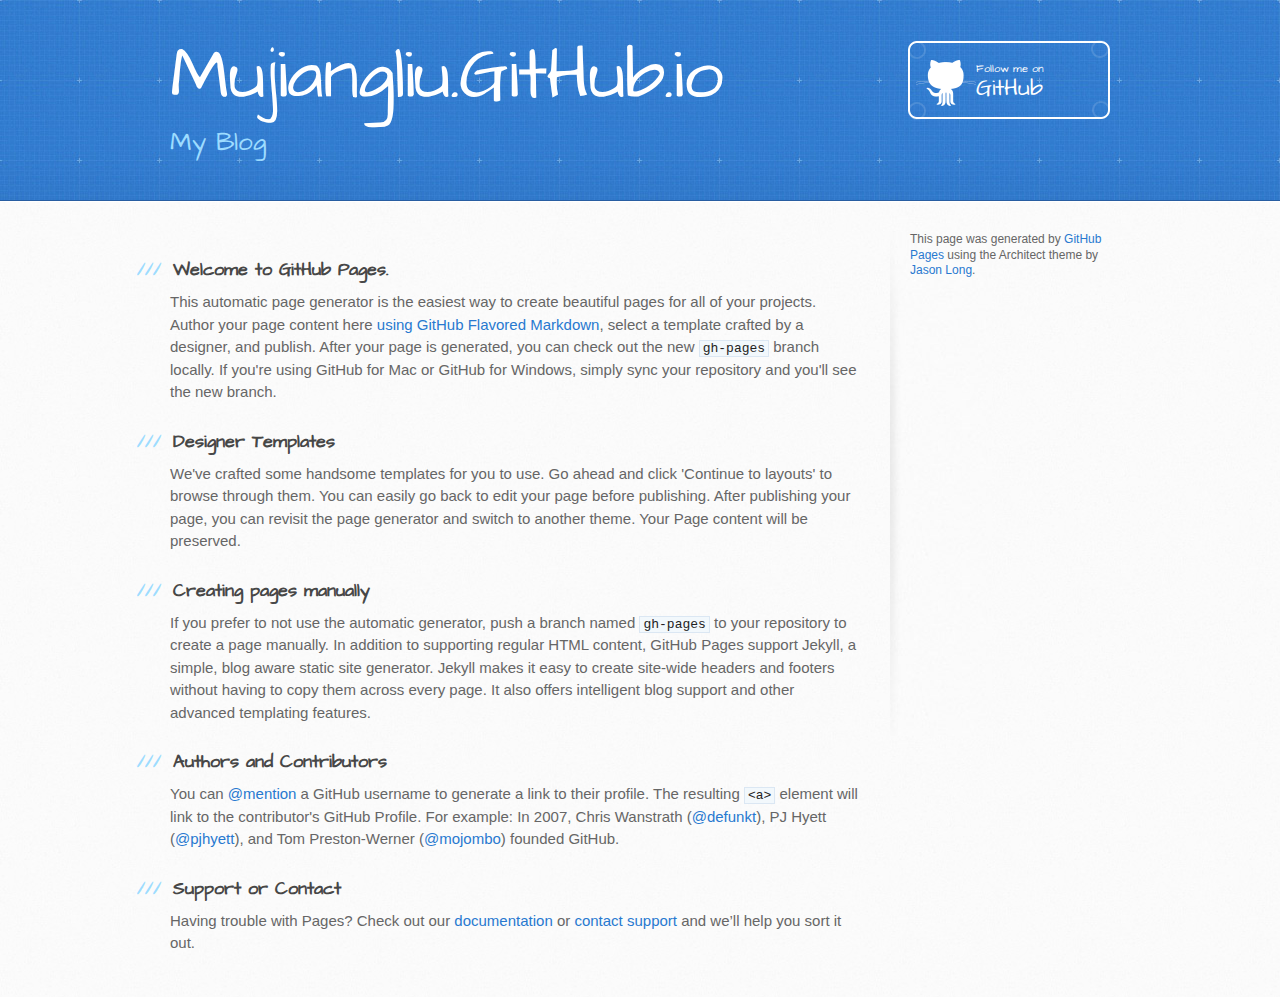
==== index.html @ e1cd0594 "Replace master branch with page content via GitHub" ====
<!DOCTYPE html>
<html>
  <head>
    <meta charset='utf-8'>
    <meta http-equiv="X-UA-Compatible" content="chrome=1">
    <meta name="viewport" content="width=device-width, initial-scale=1, maximum-scale=1">
    <link href='https://fonts.googleapis.com/css?family=Architects+Daughter' rel='stylesheet' type='text/css'>
    <link rel="stylesheet" type="text/css" href="stylesheets/stylesheet.css" media="screen">
    <link rel="stylesheet" type="text/css" href="stylesheets/github-light.css" media="screen">
    <link rel="stylesheet" type="text/css" href="stylesheets/print.css" media="print">

    <!--[if lt IE 9]>
    <script src="//html5shiv.googlecode.com/svn/trunk/html5.js"></script>
    <![endif]-->

    <title>Mujiangliu.GitHub.io by mujiangliu</title>
  </head>

  <body>
    <header>
      <div class="inner">
        <h1>Mujiangliu.GitHub.io</h1>
        <h2>My Blog</h2>
        <a href="https://github.com/mujiangliu" class="button"><small>Follow me on</small> GitHub</a>
      </div>
    </header>

    <div id="content-wrapper">
      <div class="inner clearfix">
        <section id="main-content">
          <h3>
<a id="welcome-to-github-pages" class="anchor" href="#welcome-to-github-pages" aria-hidden="true"><span class="octicon octicon-link"></span></a>Welcome to GitHub Pages.</h3>

<p>This automatic page generator is the easiest way to create beautiful pages for all of your projects. Author your page content here <a href="https://guides.github.com/features/mastering-markdown/">using GitHub Flavored Markdown</a>, select a template crafted by a designer, and publish. After your page is generated, you can check out the new <code>gh-pages</code> branch locally. If you're using GitHub for Mac or GitHub for Windows, simply sync your repository and you'll see the new branch.</p>

<h3>
<a id="designer-templates" class="anchor" href="#designer-templates" aria-hidden="true"><span class="octicon octicon-link"></span></a>Designer Templates</h3>

<p>We've crafted some handsome templates for you to use. Go ahead and click 'Continue to layouts' to browse through them. You can easily go back to edit your page before publishing. After publishing your page, you can revisit the page generator and switch to another theme. Your Page content will be preserved.</p>

<h3>
<a id="creating-pages-manually" class="anchor" href="#creating-pages-manually" aria-hidden="true"><span class="octicon octicon-link"></span></a>Creating pages manually</h3>

<p>If you prefer to not use the automatic generator, push a branch named <code>gh-pages</code> to your repository to create a page manually. In addition to supporting regular HTML content, GitHub Pages support Jekyll, a simple, blog aware static site generator. Jekyll makes it easy to create site-wide headers and footers without having to copy them across every page. It also offers intelligent blog support and other advanced templating features.</p>

<h3>
<a id="authors-and-contributors" class="anchor" href="#authors-and-contributors" aria-hidden="true"><span class="octicon octicon-link"></span></a>Authors and Contributors</h3>

<p>You can <a href="https://github.com/blog/821" class="user-mention">@mention</a> a GitHub username to generate a link to their profile. The resulting <code>&lt;a&gt;</code> element will link to the contributor's GitHub Profile. For example: In 2007, Chris Wanstrath (<a href="https://github.com/defunkt" class="user-mention">@defunkt</a>), PJ Hyett (<a href="https://github.com/pjhyett" class="user-mention">@pjhyett</a>), and Tom Preston-Werner (<a href="https://github.com/mojombo" class="user-mention">@mojombo</a>) founded GitHub.</p>

<h3>
<a id="support-or-contact" class="anchor" href="#support-or-contact" aria-hidden="true"><span class="octicon octicon-link"></span></a>Support or Contact</h3>

<p>Having trouble with Pages? Check out our <a href="https://help.github.com/pages">documentation</a> or <a href="https://github.com/contact">contact support</a> and we’ll help you sort it out.</p>
        </section>

        <aside id="sidebar">


          <p>This page was generated by <a href="https://pages.github.com">GitHub Pages</a> using the Architect theme by <a href="https://twitter.com/jasonlong">Jason Long</a>.</p>
        </aside>
      </div>
    </div>

  
  </body>
</html>
---- stylesheets/stylesheet.css ----
/*! normalize.css v3.0.2 | MIT License | git.io/normalize */

/**
 * 1. Set default font family to sans-serif.
 * 2. Prevent iOS text size adjust after orientation change, without disabling
 *    user zoom.
 */

html {
  font-family: sans-serif; /* 1 */
  -webkit-text-size-adjust: 100%; /* 2 */
  -ms-text-size-adjust: 100%; /* 2 */
}

/**
 * Remove default margin.
 */

body {
  margin: 0;
}

/* HTML5 display definitions
   ========================================================================== */

/**
 * Correct `block` display not defined for any HTML5 element in IE 8/9.
 * Correct `block` display not defined for `details` or `summary` in IE 10/11
 * and Firefox.
 * Correct `block` display not defined for `main` in IE 11.
 */

article,
aside,
details,
figcaption,
figure,
footer,
header,
hgroup,
main,
menu,
nav,
section,
summary {
  display: block;
}

/**
 * 1. Correct `inline-block` display not defined in IE 8/9.
 * 2. Normalize vertical alignment of `progress` in Chrome, Firefox, and Opera.
 */

audio,
canvas,
progress,
video {
  display: inline-block; /* 1 */
  vertical-align: baseline; /* 2 */
}

/**
 * Prevent modern browsers from displaying `audio` without controls.
 * Remove excess height in iOS 5 devices.
 */

audio:not([controls]) {
  display: none;
  height: 0;
}

/**
 * Address `[hidden]` styling not present in IE 8/9/10.
 * Hide the `template` element in IE 8/9/11, Safari, and Firefox < 22.
 */

[hidden],
template {
  display: none;
}

/* Links
   ========================================================================== */

/**
 * Remove the gray background color from active links in IE 10.
 */

a {
  background-color: transparent;
}

/**
 * Improve readability when focused and also mouse hovered in all browsers.
 */

a:active,
a:hover {
  outline: 0;
}

/* Text-level semantics
   ========================================================================== */

/**
 * Address styling not present in IE 8/9/10/11, Safari, and Chrome.
 */

abbr[title] {
  border-bottom: 1px dotted;
}

/**
 * Address style set to `bolder` in Firefox 4+, Safari, and Chrome.
 */

b,
strong {
  font-weight: bold;
}

/**
 * Address styling not present in Safari and Chrome.
 */

dfn {
  font-style: italic;
}

/**
 * Address variable `h1` font-size and margin within `section` and `article`
 * contexts in Firefox 4+, Safari, and Chrome.
 */

h1 {
  margin: 0.67em 0;
  font-size: 2em;
}

/**
 * Address styling not present in IE 8/9.
 */

mark {
  color: #000;
  background: #ff0;
}

/**
 * Address inconsistent and variable font size in all browsers.
 */

small {
  font-size: 80%;
}

/**
 * Prevent `sub` and `sup` affecting `line-height` in all browsers.
 */

sub,
sup {
  position: relative;
  font-size: 75%;
  line-height: 0;
  vertical-align: baseline;
}

sup {
  top: -0.5em;
}

sub {
  bottom: -0.25em;
}

/* Embedded content
   ========================================================================== */

/**
 * Remove border when inside `a` element in IE 8/9/10.
 */

img {
  border: 0;
}

/**
 * Correct overflow not hidden in IE 9/10/11.
 */

svg:not(:root) {
  overflow: hidden;
}

/* Grouping content
   ========================================================================== */

/**
 * Address margin not present in IE 8/9 and Safari.
 */

figure {
  margin: 1em 40px;
}

/**
 * Address differences between Firefox and other browsers.
 */

hr {
  height: 0;
  -moz-box-sizing: content-box;
  box-sizing: content-box;
}

/**
 * Contain overflow in all browsers.
 */

pre {
  overflow: auto;
}

/**
 * Address odd `em`-unit font size rendering in all browsers.
 */

code,
kbd,
pre,
samp {
  font-family: monospace, monospace;
  font-size: 1em;
}

/* Forms
   ========================================================================== */

/**
 * Known limitation: by default, Chrome and Safari on OS X allow very limited
 * styling of `select`, unless a `border` property is set.
 */

/**
 * 1. Correct color not being inherited.
 *    Known issue: affects color of disabled elements.
 * 2. Correct font properties not being inherited.
 * 3. Address margins set differently in Firefox 4+, Safari, and Chrome.
 */

button,
input,
optgroup,
select,
textarea {
  margin: 0; /* 3 */
  font: inherit; /* 2 */
  color: inherit; /* 1 */
}

/**
 * Address `overflow` set to `hidden` in IE 8/9/10/11.
 */

button {
  overflow: visible;
}

/**
 * Address inconsistent `text-transform` inheritance for `button` and `select`.
 * All other form control elements do not inherit `text-transform` values.
 * Correct `button` style inheritance in Firefox, IE 8/9/10/11, and Opera.
 * Correct `select` style inheritance in Firefox.
 */

button,
select {
  text-transform: none;
}

/**
 * 1. Avoid the WebKit bug in Android 4.0.* where (2) destroys native `audio`
 *    and `video` controls.
 * 2. Correct inability to style clickable `input` types in iOS.
 * 3. Improve usability and consistency of cursor style between image-type
 *    `input` and others.
 */

button,
html input[type="button"], /* 1 */
input[type="reset"],
input[type="submit"] {
  -webkit-appearance: button; /* 2 */
  cursor: pointer; /* 3 */
}

/**
 * Re-set default cursor for disabled elements.
 */

button[disabled],
html input[disabled] {
  cursor: default;
}

/**
 * Remove inner padding and border in Firefox 4+.
 */

button::-moz-focus-inner,
input::-moz-focus-inner {
  padding: 0;
  border: 0;
}

/**
 * Address Firefox 4+ setting `line-height` on `input` using `!important` in
 * the UA stylesheet.
 */

input {
  line-height: normal;
}

/**
 * It's recommended that you don't attempt to style these elements.
 * Firefox's implementation doesn't respect box-sizing, padding, or width.
 *
 * 1. Address box sizing set to `content-box` in IE 8/9/10.
 * 2. Remove excess padding in IE 8/9/10.
 */

input[type="checkbox"],
input[type="radio"] {
  box-sizing: border-box; /* 1 */
  padding: 0; /* 2 */
}

/**
 * Fix the cursor style for Chrome's increment/decrement buttons. For certain
 * `font-size` values of the `input`, it causes the cursor style of the
 * decrement button to change from `default` to `text`.
 */

input[type="number"]::-webkit-inner-spin-button,
input[type="number"]::-webkit-outer-spin-button {
  height: auto;
}

/**
 * 1. Address `appearance` set to `searchfield` in Safari and Chrome.
 * 2. Address `box-sizing` set to `border-box` in Safari and Chrome
 *    (include `-moz` to future-proof).
 */

input[type="search"] {
  -webkit-box-sizing: content-box; /* 2 */
  -moz-box-sizing: content-box;
  box-sizing: content-box;
  -webkit-appearance: textfield; /* 1 */
}

/**
 * Remove inner padding and search cancel button in Safari and Chrome on OS X.
 * Safari (but not Chrome) clips the cancel button when the search input has
 * padding (and `textfield` appearance).
 */

input[type="search"]::-webkit-search-cancel-button,
input[type="search"]::-webkit-search-decoration {
  -webkit-appearance: none;
}

/**
 * Define consistent border, margin, and padding.
 */

fieldset {
  padding: 0.35em 0.625em 0.75em;
  margin: 0 2px;
  border: 1px solid #c0c0c0;
}

/**
 * 1. Correct `color` not being inherited in IE 8/9/10/11.
 * 2. Remove padding so people aren't caught out if they zero out fieldsets.
 */

legend {
  padding: 0; /* 2 */
  border: 0; /* 1 */
}

/**
 * Remove default vertical scrollbar in IE 8/9/10/11.
 */

textarea {
  overflow: auto;
}

/**
 * Don't inherit the `font-weight` (applied by a rule above).
 * NOTE: the default cannot safely be changed in Chrome and Safari on OS X.
 */

optgroup {
  font-weight: bold;
}

/* Tables
   ========================================================================== */

/**
 * Remove most spacing between table cells.
 */

table {
  border-spacing: 0;
  border-collapse: collapse;
}

td,
th {
  padding: 0;
}

/* LAYOUT STYLES */
body {
  font-family: 'Helvetica Neue', Helvetica, Arial, serif;
  font-size: 15px;
  font-weight: 400;
  line-height: 1.5;
  color: #666;
  background: #fafafa url(../images/body-bg.jpg) 0 0 repeat;
}

p {
  margin-top: 0;
}

a {
  color: #2879d0;
}
a:hover {
  color: #2268b2;
}

header {
  padding-top: 40px;
  padding-bottom: 40px;
  font-family: 'Architects Daughter', 'Helvetica Neue', Helvetica, Arial, serif;
  background: #2e7bcf url(../images/header-bg.jpg) 0 0 repeat-x;
  border-bottom: solid 1px #275da1;
}

header h1 {
  width: 540px;
  margin-top: 0;
  margin-bottom: 0.2em;
  font-size: 72px;
  font-weight: normal;
  line-height: 1;
  color: #fff;
  letter-spacing: -1px;
}

header h2 {
  width: 540px;
  margin-top: 0;
  margin-bottom: 0;
  font-size: 26px;
  font-weight: normal;
  line-height: 1.3;
  color: #9ddcff;
  letter-spacing: 0;
}

.inner {
  position: relative;
  width: 940px;
  margin: 0 auto;
}

#content-wrapper {
  padding-top: 30px;
  border-top: solid 1px #fff;
}

#main-content {
  float: left;
  width: 690px;
}

#main-content img {
  max-width: 100%;
}

aside#sidebar {
  float: right;
  width: 200px;
  min-height: 504px;
  padding-left: 20px;
  font-size: 12px;
  line-height: 1.3;
  background: transparent url(../images/sidebar-bg.jpg) 0 0 no-repeat;
}

aside#sidebar p.repo-owner,
aside#sidebar p.repo-owner a {
  font-weight: bold;
}

#downloads {
  margin-bottom: 40px;
}

a.button {
  width: 134px;
  height: 58px;
  padding-top: 22px;
  padding-left: 68px;
  font-family: 'Architects Daughter', 'Helvetica Neue', Helvetica, Arial, serif;
  font-size: 23px;
  line-height: 1.2;
  color: #fff;
}
a.button small {
  display: block;
  font-size: 11px;
}
header a.button {
  position: absolute;
  top: 0;
  right: 0;
  background: transparent url(../images/github-button.png) 0 0 no-repeat;
}
aside a.button {
  display: block;
  width: 138px;
  padding-left: 64px;
  margin-bottom: 20px;
  font-size: 21px;
  background: transparent url(../images/download-button.png) 0 0 no-repeat;
}

code, pre {
  margin-bottom: 30px;
  font-family: Monaco, "Bitstream Vera Sans Mono", "Lucida Console", Terminal, monospace;
  font-size: 13px;
  color: #222;
}

code {
  padding: 0 3px;
  background-color: #f2f8fc;
  border: solid 1px #dbe7f3;
}

pre {
  padding: 20px;
  overflow: auto;
  text-shadow: none;
  background: #fff;
  border: solid 1px #f2f2f2;
}
pre code {
  padding: 0;
  color: #2879d0;
  background-color: #fff;
  border: none;
}

ul, ol, dl {
  margin-bottom: 20px;
}


/* COMMON STYLES */

hr {
  height: 0;
  margin-top: 1em;
  margin-bottom: 1em;
  border: 0;
  border-top: solid 1px #ddd;
}

table {
  width: 100%;
  border: 1px solid #ebebeb;
}

th {
  font-weight: 500;
}

td {
  font-weight: 300;
  text-align: center;
  border: 1px solid #ebebeb;
}

form {
  padding: 20px;
  background: #f2f2f2;

}


/* GENERAL ELEMENT TYPE STYLES */

#main-content h1 {
  margin-top: 0;
  margin-bottom: 0;
  font-family: 'Architects Daughter', 'Helvetica Neue', Helvetica, Arial, serif;
  font-size: 2.8em;
  font-weight: normal;
  color: #474747;
  text-indent: 6px;
  letter-spacing: -1px;
}

#main-content h1:before {
  padding-right: 0.3em;
  margin-left: -0.9em;
  color: #9ddcff;
  content: "/";
}

#main-content h2 {
  margin-bottom: 8px;
  font-family: 'Architects Daughter', 'Helvetica Neue', Helvetica, Arial, serif;
  font-size: 22px;
  font-weight: bold;
  color: #474747;
  text-indent: 4px;
}
#main-content h2:before {
  padding-right: 0.3em;
  margin-left: -1.5em;
  content: "//";
  color: #9ddcff;
}

#main-content h3 {
  margin-top: 24px;
  margin-bottom: 8px;
  font-family: 'Architects Daughter', 'Helvetica Neue', Helvetica, Arial, serif;
  font-size: 18px;
  font-weight: bold;
  color: #474747;
  text-indent: 3px;
}

#main-content h3:before {
  padding-right: 0.3em;
  margin-left: -2em;
  content: "///";
  color: #9ddcff;
}

#main-content h4 {
  margin-bottom: 8px;
  font-family: 'Architects Daughter', 'Helvetica Neue', Helvetica, Arial, serif;
  font-size: 15px;
  font-weight: bold;
  color: #474747;
  text-indent: 3px;
}

h4:before {
  padding-right: 0.3em;
  margin-left: -2.8em;
  content: "////";
  color: #9ddcff;
}

#main-content h5 {
  margin-bottom: 8px;
  font-family: 'Architects Daughter', 'Helvetica Neue', Helvetica, Arial, serif;
  font-size: 14px;
  color: #474747;
  text-indent: 3px;
}
h5:before {
  padding-right: 0.3em;
  margin-left: -3.2em;
  content: "/////";
  color: #9ddcff;
}

#main-content h6 {
  margin-bottom: 8px;
  font-family: 'Architects Daughter', 'Helvetica Neue', Helvetica, Arial, serif;
  font-size: .8em;
  color: #474747;
  text-indent: 3px;
}
h6:before {
  padding-right: 0.3em;
  margin-left: -3.7em;
  content: "//////";
  color: #9ddcff;
}

p {
  margin-bottom: 20px;
}

a {
  text-decoration: none;
}

p a {
  font-weight: 400;
}

blockquote {
  padding: 0 0 0 30px;
  margin-bottom: 20px;
  font-size: 1.6em;
  border-left: 10px solid #e9e9e9;
}

ul {
  list-style-position: inside;
  list-style: disc;
  padding-left: 20px;
}

ol {
  list-style-position: inside;
  list-style: decimal;
  padding-left: 3px;
}

dl dd {
  font-style: italic;
  font-weight: 100;
}

footer {
  padding-top: 20px;
  padding-bottom: 30px;
  margin-top: 40px;
  font-size: 13px;
  color: #aaa;
  background: transparent url('../images/hr.png') 0 0 no-repeat;
}

footer a {
  color: #666;
}
footer a:hover {
  color: #444;
}

/* MISC */
.clearfix:after {
  display: block;
  height: 0;
  clear: both;
  visibility: hidden;
  content: '.';
}

.clearfix {display: inline-block;}
* html .clearfix {height: 1%;}
.clearfix {display: block;}

/* #Media Queries
================================================== */

/* Smaller than standard 960 (devices and browsers) */
@media only screen and (max-width: 959px) { }

/* Tablet Portrait size to standard 960 (devices and browsers) */
@media only screen and (min-width: 768px) and (max-width: 959px) {
  .inner {
    width: 740px;
  }
  header h1, header h2 {
    width: 340px;
  }
  header h1 {
    font-size: 60px;
  }
  header h2 {
    font-size: 30px;
  }
  #main-content {
    width: 490px;
  }
  #main-content h1:before,
  #main-content h2:before,
  #main-content h3:before,
  #main-content h4:before,
  #main-content h5:before,
  #main-content h6:before {
    padding-right: 0;
    margin-left: 0;
    content: none;
  }
}

/* All Mobile Sizes (devices and browser) */
@media only screen and (max-width: 767px) {
  .inner {
    width: 93%;
  }
  header {
    padding: 20px 0;
  }
  header .inner {
    position: relative;
  }
  header h1, header h2 {
    width: 100%;
  }
  header h1 {
    font-size: 48px;
  }
  header h2 {
    font-size: 24px;
  }
  header a.button {
    position: relative;
    display: inline-block;
    width: auto;
    height: auto;
    padding: 5px 10px;
    margin-top: 15px;
    font-size: 13px;
    line-height: 1;
    color: #2879d0;
    text-align: center;
    background-color: #9ddcff;
    background-image: none;
    border-radius: 5px;
    -moz-border-radius: 5px;
    -webkit-border-radius: 5px;
  }
  header a.button small {
    display: inline;
    font-size: 13px;
  }
  #main-content,
  aside#sidebar {
    float: none;
    width: 100% ! important;
  }
  aside#sidebar {
    min-height: 0;
    padding: 20px 0;
    margin-top: 20px;
    background-image: none;
    border-top: solid 1px #ddd;
  }
  aside#sidebar a.button {
    display: none;
  }
  #main-content h1:before,
  #main-content h2:before,
  #main-content h3:before,
  #main-content h4:before,
  #main-content h5:before,
  #main-content h6:before {
    padding-right: 0;
    margin-left: 0;
    content: none;
  }
}

/* Mobile Landscape Size to Tablet Portrait (devices and browsers) */
@media only screen and (min-width: 480px) and (max-width: 767px) { }

/* Mobile Portrait Size to Mobile Landscape Size (devices and browsers) */
@media only screen and (max-width: 479px) { }
---- stylesheets/github-light.css ----
/*
   Copyright 2014 GitHub Inc.

   Licensed under the Apache License, Version 2.0 (the "License");
   you may not use this file except in compliance with the License.
   You may obtain a copy of the License at

       http://www.apache.org/licenses/LICENSE-2.0

   Unless required by applicable law or agreed to in writing, software
   distributed under the License is distributed on an "AS IS" BASIS,
   WITHOUT WARRANTIES OR CONDITIONS OF ANY KIND, either express or implied.
   See the License for the specific language governing permissions and
   limitations under the License.

*/

.pl-c /* comment */ {
  color: #969896;
}

.pl-c1      /* constant, markup.raw, meta.diff.header, meta.module-reference, meta.property-name, support, support.constant, support.variable, variable.other.constant */,
.pl-s .pl-v /* string variable */ {
  color: #0086b3;
}

.pl-e  /* entity */,
.pl-en /* entity.name */ {
  color: #795da3;
}

.pl-s .pl-s1 /* string source */,
.pl-smi      /* storage.modifier.import, storage.modifier.package, storage.type.java, variable.other, variable.parameter.function */ {
  color: #333;
}

.pl-ent /* entity.name.tag */ {
  color: #63a35c;
}

.pl-k /* keyword, storage, storage.type */ {
  color: #a71d5d;
}

.pl-pds              /* punctuation.definition.string, string.regexp.character-class */,
.pl-s                /* string */,
.pl-s .pl-pse .pl-s1 /* string punctuation.section.embedded source */,
.pl-sr               /* string.regexp */,
.pl-sr .pl-cce       /* string.regexp constant.character.escape */,
.pl-sr .pl-sra       /* string.regexp string.regexp.arbitrary-repitition */,
.pl-sr .pl-sre       /* string.regexp source.ruby.embedded */ {
  color: #183691;
}

.pl-v /* variable */ {
  color: #ed6a43;
}

.pl-id /* invalid.deprecated */ {
  color: #b52a1d;
}

.pl-ii /* invalid.illegal */ {
  background-color: #b52a1d;
  color: #f8f8f8;
}

.pl-sr .pl-cce /* string.regexp constant.character.escape */ {
  color: #63a35c;
  font-weight: bold;
}

.pl-ml /* markup.list */ {
  color: #693a17;
}

.pl-mh        /* markup.heading */,
.pl-mh .pl-en /* markup.heading entity.name */,
.pl-ms        /* meta.separator */ {
  color: #1d3e81;
  font-weight: bold;
}

.pl-mq /* markup.quote */ {
  color: #008080;
}

.pl-mi /* markup.italic */ {
  color: #333;
  font-style: italic;
}

.pl-mb /* markup.bold */ {
  color: #333;
  font-weight: bold;
}

.pl-md /* markup.deleted, meta.diff.header.from-file */ {
  background-color: #ffecec;
  color: #bd2c00;
}

.pl-mi1 /* markup.inserted, meta.diff.header.to-file */ {
  background-color: #eaffea;
  color: #55a532;
}

.pl-mdr /* meta.diff.range */ {
  color: #795da3;
  font-weight: bold;
}

.pl-mo /* meta.output */ {
  color: #1d3e81;
}
---- stylesheets/print.css ----
html, body, div, span, applet, object, iframe,
h1, h2, h3, h4, h5, h6, p, blockquote, pre,
a, abbr, acronym, address, big, cite, code,
del, dfn, em, img, ins, kbd, q, s, samp,
small, strike, strong, sub, sup, tt, var,
b, u, i, center,
dl, dt, dd, ol, ul, li,
fieldset, form, label, legend,
table, caption, tbody, tfoot, thead, tr, th, td,
article, aside, canvas, details, embed,
figure, figcaption, footer, header, hgroup,
menu, nav, output, ruby, section, summary,
time, mark, audio, video {
  padding: 0;
  margin: 0;
  font: inherit;
  font-size: 100%;
  vertical-align: baseline;
  border: 0;
}
/* HTML5 display-role reset for older browsers */
article, aside, details, figcaption, figure,
footer, header, hgroup, menu, nav, section {
  display: block;
}
body {
  line-height: 1;
}
ol, ul {
  list-style: none;
}
blockquote, q {
  quotes: none;
}
blockquote:before, blockquote:after,
q:before, q:after {
  content: '';
  content: none;
}
table {
  border-spacing: 0;
  border-collapse: collapse;
}
body {
  font-family: 'Helvetica Neue', Helvetica, Arial, serif;
  font-size: 13px;
  line-height: 1.5;
  color: #000;
}

a {
  font-weight: bold;
  color: #d5000d;
}

header {
  padding-top: 35px;
  padding-bottom: 10px;
}

header h1 {
  font-size: 48px;
  font-weight: bold;
  line-height: 1.2;
  color: #303030;
  letter-spacing: -1px;
}

header h2 {
  font-size: 24px;
  font-weight: normal;
  line-height: 1.3;
  color: #aaa;
  letter-spacing: -1px;
}
#downloads {
  display: none;
}
#main_content {
  padding-top: 20px;
}

code, pre {
  margin-bottom: 30px;
  font-family: Monaco, "Bitstream Vera Sans Mono", "Lucida Console", Terminal;
  font-size: 12px;
  color: #222;
}

code {
  padding: 0 3px;
}

pre {
  padding: 20px;
  overflow: auto;
  border: solid 1px #ddd;
}
pre code {
  padding: 0;
}

ul, ol, dl {
  margin-bottom: 20px;
}


/* COMMON STYLES */

table {
  width: 100%;
  border: 1px solid #ebebeb;
}

th {
  font-weight: 500;
}

td {
  font-weight: 300;
  text-align: center;
  border: 1px solid #ebebeb;
}

form {
  padding: 20px;
  background: #f2f2f2;

}


/* GENERAL ELEMENT TYPE STYLES */

h1 {
  font-size: 2.8em;
}

h2 {
  margin-bottom: 8px;
  font-size: 22px;
  font-weight: bold;
  color: #303030;
}

h3 {
  margin-bottom: 8px;
  font-size: 18px;
  font-weight: bold;
  color: #d5000d;
}

h4 {
  font-size: 16px;
  font-weight: bold;
  color: #303030;
}

h5 {
  font-size: 1em;
  color: #303030;
}

h6 {
  font-size: .8em;
  color: #303030;
}

p {
  margin-bottom: 20px;
  font-weight: 300;
}

a {
  text-decoration: none;
}

p a {
  font-weight: 400;
}

blockquote {
  padding: 0 0 0 30px;
  margin-bottom: 20px;
  font-size: 1.6em;
  border-left: 10px solid #e9e9e9;
}

ul li {
  padding-left: 20px;
  list-style-position: inside;
  list-style: disc;
}

ol li {
  padding-left: 3px;
  list-style-position: inside;
  list-style: decimal;
}

dl dd {
  font-style: italic;
  font-weight: 100;
}

footer {
  padding-top: 20px;
  padding-bottom: 30px;
  margin-top: 40px;
  font-size: 13px;
  color: #aaa;
}

footer a {
  color: #666;
}

/* MISC */
.clearfix:after {
  display: block;
  height: 0;
  clear: both;
  visibility: hidden;
  content: '.';
}

.clearfix {display: inline-block;}
* html .clearfix {height: 1%;}
.clearfix {display: block;}
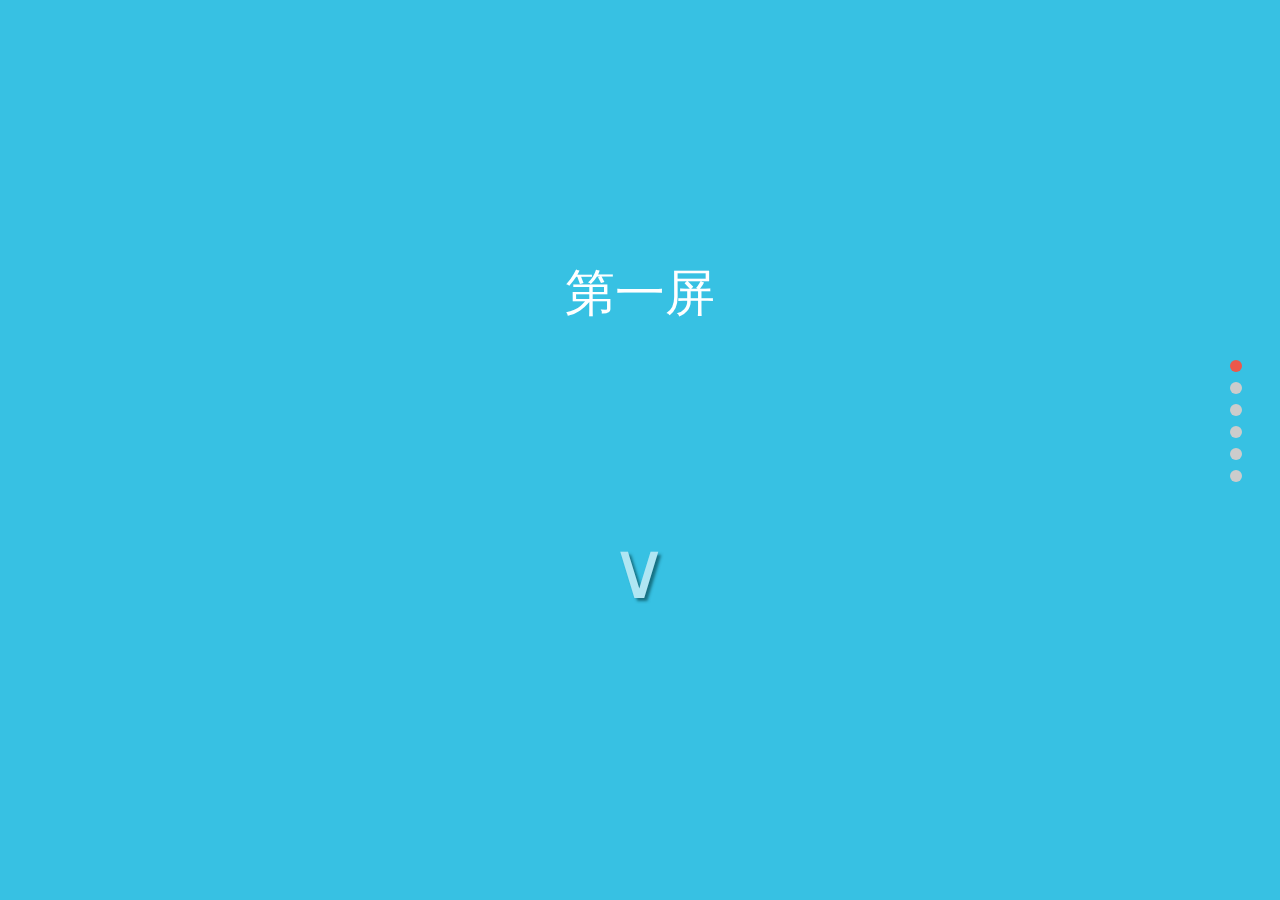
==== commit 1fb7e18c: "create new porject" ====
--- a/index.html
+++ b/index.html
@@ -1,67 +1,76 @@
 <!DOCTYPE html>
-<html>
-  <head>
-    <meta charset='utf-8'>
+<html lang="en">
+<head>
+    <meta charset="UTF-8"> 
     <meta http-equiv="X-UA-Compatible" content="chrome=1">
     <meta name="viewport" content="width=device-width, initial-scale=1, maximum-scale=1">
-    <link href='https://fonts.googleapis.com/css?family=Architects+Daughter' rel='stylesheet' type='text/css'>
-    <link rel="stylesheet" type="text/css" href="stylesheets/stylesheet.css" media="screen">
-    <link rel="stylesheet" type="text/css" href="stylesheets/github-light.css" media="screen">
-    <link rel="stylesheet" type="text/css" href="stylesheets/print.css" media="print">
+    <link rel="stylesheet" href="blog/css/main.css">
+    <link rel="stylesheet" href="blog/css/jquery.pagepiling.css">
+    <link rel="stylesheet" href="blog/fontface/fontface.css">
+    <title>灵魂dancing &middot; Leo</title>
+</head>
+<body>
 
-    <!--[if lt IE 9]>
-    <script src="//html5shiv.googlecode.com/svn/trunk/html5.js"></script>
-    <![endif]-->
+<div id="pageContain">
 
-    <title>Mujiangliu.GitHub.io by mujiangliu</title>
-  </head>
+  <div class="page page1 current">
+    <div class="contain">
+      <p class="txt">第一屏</p>
+      <a class="next" ><span>&or;</span></a>
+    </div>
+  </div>
 
-  <body>
-    <header>
-      <div class="inner">
-        <h1>Mujiangliu.GitHub.io</h1>
-        <h2>My Blog</h2>
-        <a href="https://github.com/mujiangliu" class="button"><small>Follow me on</small> GitHub</a>
-      </div>
-    </header>
+  <div class="page page2">
+    <div class="contain">
+      <p class="txt">第二屏</p>
+      <a class="next" ><span>&or;</span></a>
+    </div>
+  </div>
 
-    <div id="content-wrapper">
-      <div class="inner clearfix">
-        <section id="main-content">
-          <h3>
-<a id="welcome-to-github-pages" class="anchor" href="#welcome-to-github-pages" aria-hidden="true"><span class="octicon octicon-link"></span></a>Welcome to GitHub Pages.</h3>
+  <div class="page page3">
+    <div class="contain">
+      <p class="txt">第三屏</p>
+      <a class="next" ><span>&or;</span></a>
+    </div>
+  </div>
 
-<p>This automatic page generator is the easiest way to create beautiful pages for all of your projects. Author your page content here <a href="https://guides.github.com/features/mastering-markdown/">using GitHub Flavored Markdown</a>, select a template crafted by a designer, and publish. After your page is generated, you can check out the new <code>gh-pages</code> branch locally. If you're using GitHub for Mac or GitHub for Windows, simply sync your repository and you'll see the new branch.</p>
+  <div class="page page4">
+    <div class="contain">
+      <p class="txt">第四屏</p>
+      <a class="next" ><span>&or;</span></a>
+    </div>
+  </div>
 
-<h3>
-<a id="designer-templates" class="anchor" href="#designer-templates" aria-hidden="true"><span class="octicon octicon-link"></span></a>Designer Templates</h3>
+  <div class="page page5">
+    <div class="contain">
+      <p class="txt">第五屏</p>
+      <a class="next" ><span>&or;</span></a>
+    </div>
+  </div>
 
-<p>We've crafted some handsome templates for you to use. Go ahead and click 'Continue to layouts' to browse through them. You can easily go back to edit your page before publishing. After publishing your page, you can revisit the page generator and switch to another theme. Your Page content will be preserved.</p>
+  <div class="page page6">
+    <div class="contain">
+      <p class="txt">第六屏</p>
+      <a class="next" ><span>&or;</span></a>
+    </div>
+  </div>
 
-<h3>
-<a id="creating-pages-manually" class="anchor" href="#creating-pages-manually" aria-hidden="true"><span class="octicon octicon-link"></span></a>Creating pages manually</h3>
+</div>
 
-<p>If you prefer to not use the automatic generator, push a branch named <code>gh-pages</code> to your repository to create a page manually. In addition to supporting regular HTML content, GitHub Pages support Jekyll, a simple, blog aware static site generator. Jekyll makes it easy to create site-wide headers and footers without having to copy them across every page. It also offers intelligent blog support and other advanced templating features.</p>
+<ul id="navBar">
+  <li></li>
+  <li></li>
+  <li></li>
+  <li></li>
+  <li></li>
+  <li></li>
+</ul>
 
-<h3>
-<a id="authors-and-contributors" class="anchor" href="#authors-and-contributors" aria-hidden="true"><span class="octicon octicon-link"></span></a>Authors and Contributors</h3>
+<div class="goTop iconfont">&#xf0023;</div>
 
-<p>You can <a href="https://github.com/blog/821" class="user-mention">@mention</a> a GitHub username to generate a link to their profile. The resulting <code>&lt;a&gt;</code> element will link to the contributor's GitHub Profile. For example: In 2007, Chris Wanstrath (<a href="https://github.com/defunkt" class="user-mention">@defunkt</a>), PJ Hyett (<a href="https://github.com/pjhyett" class="user-mention">@pjhyett</a>), and Tom Preston-Werner (<a href="https://github.com/mojombo" class="user-mention">@mojombo</a>) founded GitHub.</p>
+<script src="blog/js/jquery-2.1.4.min.js"></script>
+<script src="blog/js/fullPage.js"></script>
+<script src="blog/js/main.js"></script>
 
-<h3>
-<a id="support-or-contact" class="anchor" href="#support-or-contact" aria-hidden="true"><span class="octicon octicon-link"></span></a>Support or Contact</h3>
-
-<p>Having trouble with Pages? Check out our <a href="https://help.github.com/pages">documentation</a> or <a href="https://github.com/contact">contact support</a> and we’ll help you sort it out.</p>
-        </section>
-
-        <aside id="sidebar">
-
-
-          <p>This page was generated by <a href="https://pages.github.com">GitHub Pages</a> using the Architect theme by <a href="https://twitter.com/jasonlong">Jason Long</a>.</p>
-        </aside>
-      </div>
-    </div>
-
-  
-  </body>
-</html>
+</body>
+</html>--- a/blog/css/main.css
+++ b/blog/css/main.css
@@ -0,0 +1,146 @@
+*{
+	margin: 0;
+	padding: 0;
+}
+ul{
+	list-style: none;
+}
+html{
+	overflow: hidden;
+}
+body{
+	width: 100%;
+	*cursor: default;
+	overflow: hidden;
+	font: 16px/1.5 "Microsoft YaHei", Helvetica, STHeiti STXihei, Microsoft JhengHei, Arial;
+}
+a{
+	text-decoration: none;
+}
+/********** page start ************/
+#pageContain{
+	overflow: hidden;
+}
+.page{
+	display: none;
+	width: 100%;
+	height: 100%;
+	overflow: hidden;
+	position: absolute;
+	top: 0;
+	left: 0;
+}
+.contain{
+	width: 100%;
+	height: 100%;
+	display: none;
+	text-align: center;
+	z-index: 0;
+}
+.current .contain, .slide .contain{
+	display: block;
+}
+.current{
+	display: block;
+	z-index: 1;
+}
+.slide{
+	display: block;
+	z-index: 2;
+}
+.swipe{
+	display: block;
+	z-index: 3;
+	transition-duration: 0ms !important;
+	-webkit-transition-duration: 0ms !important;
+}
+.page1{
+	background: #37c1e3;
+}
+.page2{
+	background: #009922;
+}
+.page3{
+	background: #992211;
+}
+.page4{
+	background: #FFBC5F;
+}
+.page5{
+	background: #A841FF;
+}
+.page6{
+	background: #22ffff;
+}
+.txt{
+	margin-top: 20%;
+	font-size: 50px;
+	color: #fff;
+	text-align: center;
+}
+/********** page end ************/
+/********** nav start ************/
+#navBar{
+	z-index: 3;
+	position: absolute;
+	top: 40%;
+	right: 3%;
+}
+#navBar .active{
+	background: #EC584B;
+}
+#navBar li{
+	background: #ccc;
+	cursor: pointer;
+	margin-bottom: 10px;
+	transition: all .7s ease;
+	border-radius: 50%;
+	line-height: 40px;
+	width: 12px;
+	height: 12px;
+}
+/********** nav end *************/
+/********** 下一张图 start ************/
+.next{
+	color: white;
+	font-size: 80px;
+	width: 120px;
+	height: 350px;
+	display: inline-block;
+	position: relative;
+	opacity: 0.6;
+	text-shadow: 3px 3px 3px #003d44;
+}
+.next span{
+	width: 40px;
+	cursor: pointer;
+	position: absolute;
+	bottom: 50px;
+	left: 30px;
+}
+/********** 下一张图 end *************/
+/********** goTop start ************/
+.goTop{
+	width: 40px;
+	height: 40px;
+	line-height: 40px;
+	position: fixed;
+	right: 10px;
+	bottom: 10px;
+	background: #fff;
+	z-index: 9999;
+	text-align: center;
+	cursor: pointer;
+}
+.iconfont{
+    font-family:"iconfont" !important;
+    font-size:25px;
+    font-style:normal;
+    -webkit-font-smoothing: antialiased;
+    -webkit-text-stroke-width: 0.2px;
+    -moz-osx-font-smoothing: grayscale;
+}
+/*.icon-shangchuan:before { content: "\f0023"; }*/
+/********** goTop end *************/
+/********** nav start ************/
+/********** nav end *************/--- a/blog/fontface/fontface.css
+++ b/blog/fontface/fontface.css
@@ -0,0 +1,7 @@
+@font-face {font-family: 'iconfont';
+    src: url('iconfont.eot'); /* IE9*/
+    src: url('iconfont.eot?#iefix') format('embedded-opentype'), /* IE6-IE8 */
+    url('iconfont.woff') format('woff'), /* chrome、firefox */
+    url('iconfont.ttf') format('truetype'), /* chrome、firefox、opera、Safari, Android, iOS 4.2+*/
+    url('iconfont.svg#iconfont') format('svg'); /* iOS 4.1- */
+}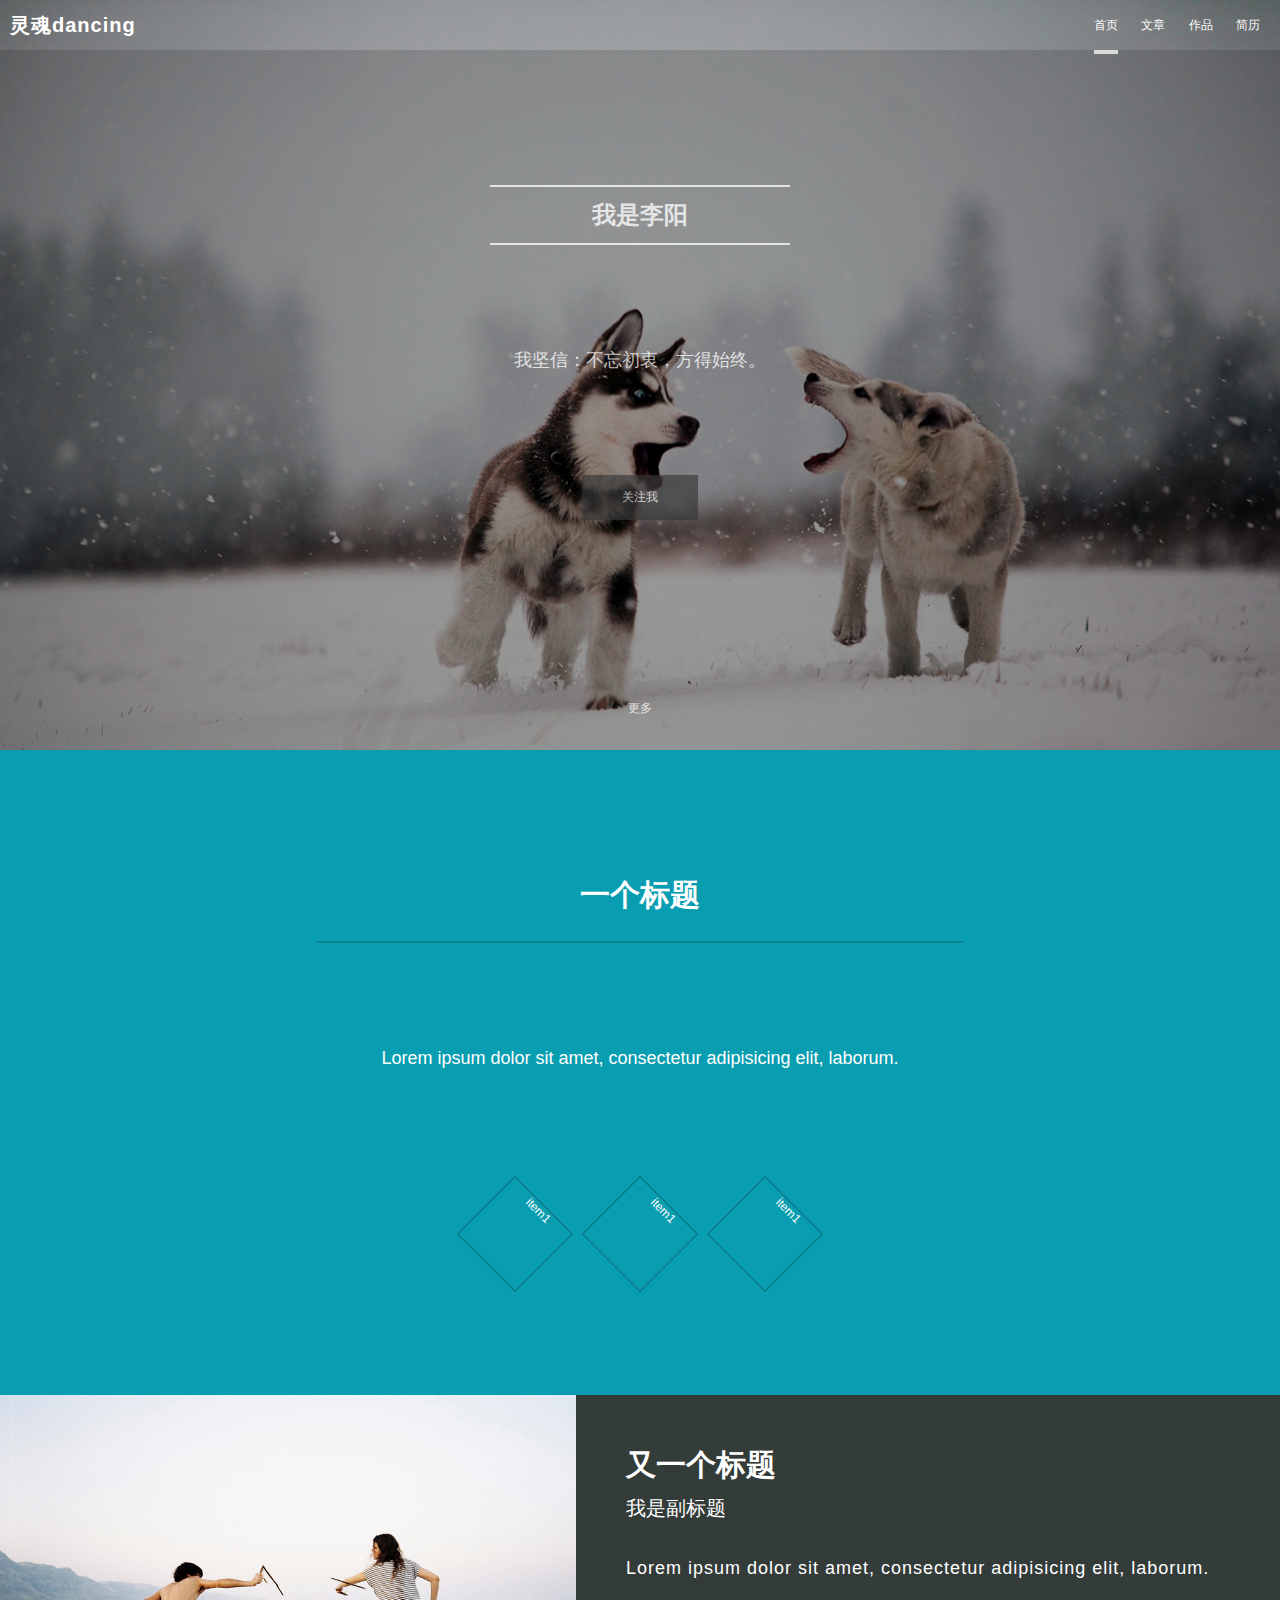
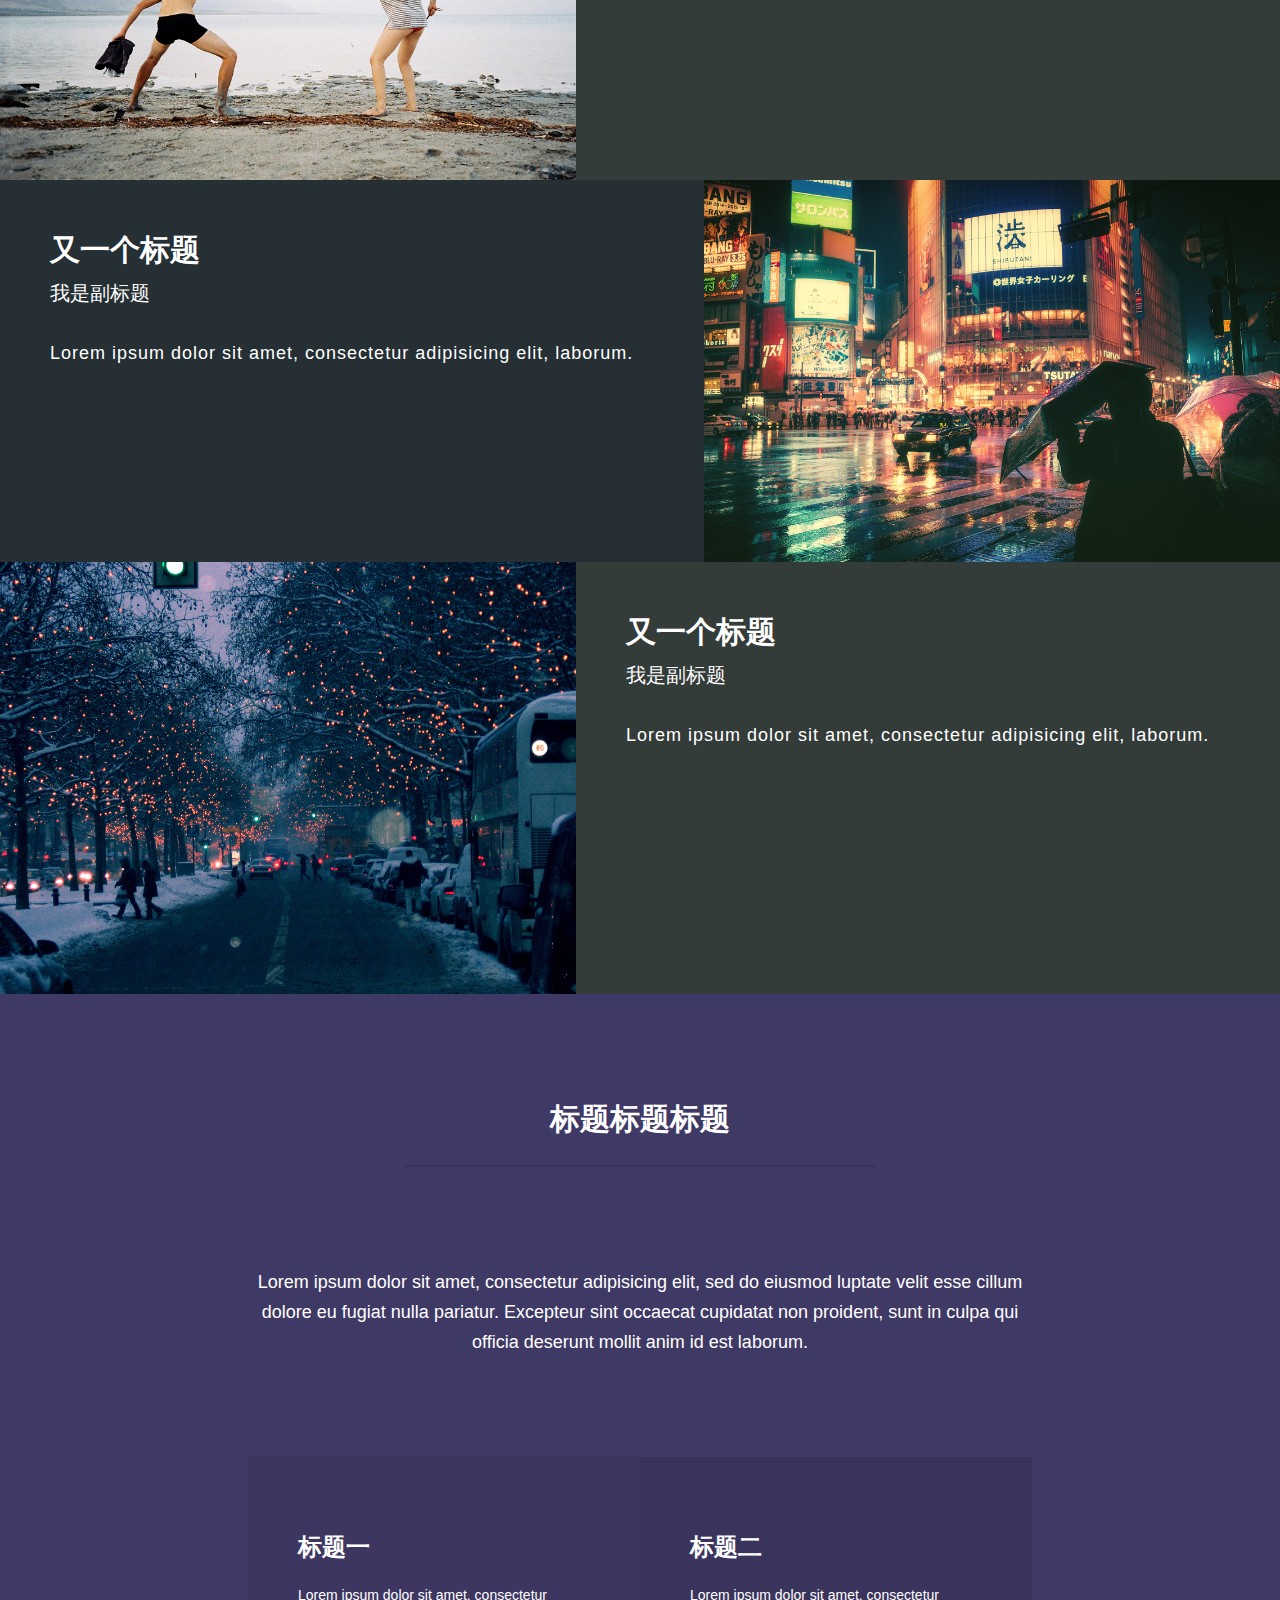
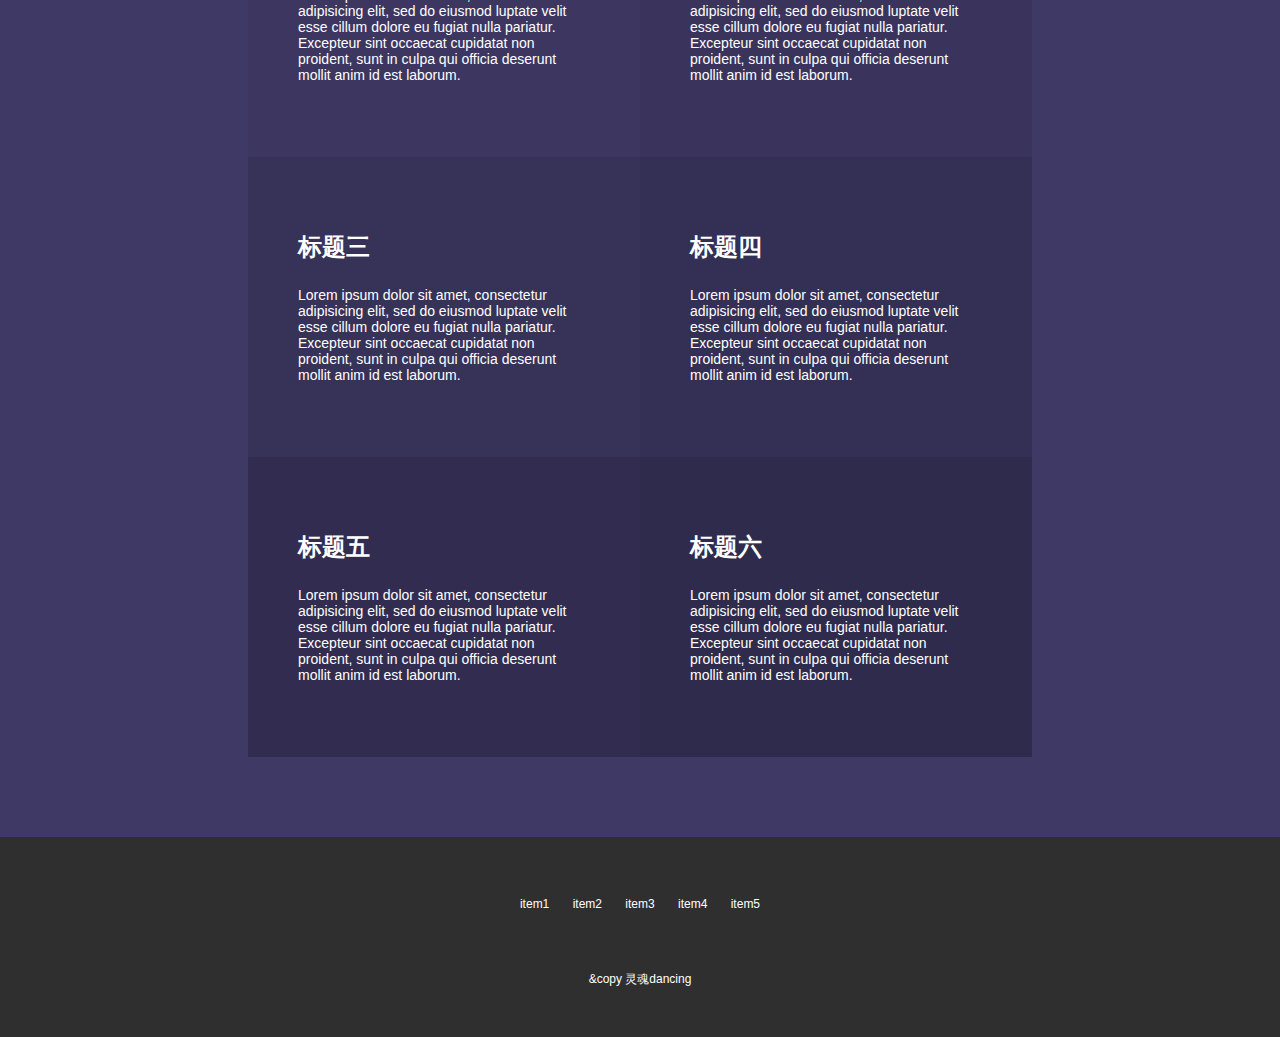
==== commit bc41db0a: "new homepage" ====
--- a/index.html
+++ b/index.html
@@ -1,76 +1,150 @@
 <!DOCTYPE html>
 <html lang="en">
 <head>
-    <meta charset="UTF-8"> 
-    <meta http-equiv="X-UA-Compatible" content="chrome=1">
-    <meta name="viewport" content="width=device-width, initial-scale=1, maximum-scale=1">
-    <link rel="stylesheet" href="blog/css/main.css">
-    <link rel="stylesheet" href="blog/css/jquery.pagepiling.css">
-    <link rel="stylesheet" href="blog/fontface/fontface.css">
-    <title>灵魂dancing &middot; Leo</title>
+	<meta charset="UTF-8">
+	<title>灵魂dancing</title>
+	<link rel="stylesheet" type="text/css" href="flat/css/normalize.css">
+	<link rel="stylesheet" type="text/css" href="flat/css/index.css">
 </head>
 <body>
+	<div class="main-wrapper">
+		<header><!--  页头开始   -->
+			<nav>
+				<div class="logo"><a href="#">灵魂dancing</a></div>
+				<ul>
+					<li><a href="#" class="active">首页</a></li>
+					<li><a href="http://www.cnblogs.com/liyo/">文章</a></li>
+					<li><a href="works.html">作品</a></li>
+					<li><a href="cv/cv.html">简历</a></li>
+				</ul>
+			</nav>
+			<div id="banner">
+				<div class="inner">
+					<h1>我是李阳</h1>
+					<!-- <p class="sub-heading"></p> -->
+					<p class="sub-heading">我坚信：不忘初衷，方得始终。</p>
+					<button>关注我</button>
+					<div class="more">
+						更多
+					</div>
+				</div>
+			</div>
+		</header><!--  页头结束   -->
 
-<div id="pageContain">
+		<div class="content"><!--  内容开始   -->
+			<section class="green-section">
+				<div class="wrapper">
+					<h2>一个标题</h2>
+					<div class="hr"></div>
+					<p class="sub-heading">Lorem ipsum dolor sit amet, consectetur adipisicing elit,  laborum.</p>
+				</div>
+				<div class="icon-group">
+					<span class="icon" >item1</span>
+					<span class="icon" >item1</span>
+					<span class="icon" >item1</span>
+				</div>
+			</section>
+			<section class="gray-section">
+				<div class="article-preview">
+					<div class="img-section">
+						<img src="flat/images/pic01.jpg" alt="">
+					</div>
+					<div class="text-section">
+						<h2>又一个标题</h2>
+						<div class="sub-heading">
+							我是副标题
+						</div>
+						<p>Lorem ipsum dolor sit amet, consectetur adipisicing elit,  laborum.</p>
+					</div>
+				</div>
+				<div class="article-preview">
+					<div class="text-section">
+						<h2>又一个标题</h2>
+						<div class="sub-heading">
+							我是副标题
+						</div>
+						<p>Lorem ipsum dolor sit amet, consectetur adipisicing elit,  laborum.</p>
+					</div>
+					<div class="img-section">
+						<img src="flat/images/pic02.jpg" alt="">
+					</div>
+				</div>
+				<div class="article-preview">
+					<div class="img-section">
+						<img src="flat/images/pic03.jpg" alt="">
+					</div>
+					<div class="text-section">
+						<h2>又一个标题</h2>
+						<div class="sub-heading">
+							我是副标题
+						</div>
+						<p>Lorem ipsum dolor sit amet, consectetur adipisicing elit,  laborum.</p>
+					</div>
+				</div>
+			</section>
+			<section class="purple-section">
+				<div class="wrapper">
+					<div class="heading-wrapper">
+						<h2>标题标题标题</h2>
+						<div class="hr"></div>
+						<div class="sub-heading">Lorem ipsum dolor sit amet, consectetur adipisicing elit, sed do eiusmod luptate velit esse
+						cillum dolore eu fugiat nulla pariatur. Excepteur sint occaecat cupidatat non
+						proident, sunt in culpa qui officia deserunt mollit anim id est laborum.</div>
+					</div>
+					<div class="card-group clearfix">
+						<div class="card">
+							<h3>标题一</h3>
+							<p>Lorem ipsum dolor sit amet, consectetur adipisicing elit, sed do eiusmod luptate velit esse
+							cillum dolore eu fugiat nulla pariatur. Excepteur sint occaecat cupidatat non
+							proident, sunt in culpa qui officia deserunt mollit anim id est laborum.</p>
+						</div>
+						<div class="card">
+							<h3>标题二</h3>
+							<p>Lorem ipsum dolor sit amet, consectetur adipisicing elit, sed do eiusmod luptate velit esse
+							cillum dolore eu fugiat nulla pariatur. Excepteur sint occaecat cupidatat non
+							proident, sunt in culpa qui officia deserunt mollit anim id est laborum.</p>
+						</div>
+						<div class="card">
+							<h3>标题三</h3>
+							<p>Lorem ipsum dolor sit amet, consectetur adipisicing elit, sed do eiusmod luptate velit esse
+							cillum dolore eu fugiat nulla pariatur. Excepteur sint occaecat cupidatat non
+							proident, sunt in culpa qui officia deserunt mollit anim id est laborum.</p>
+						</div>
+						<div class="card">
+							<h3>标题四</h3>
+							<p>Lorem ipsum dolor sit amet, consectetur adipisicing elit, sed do eiusmod luptate velit esse
+							cillum dolore eu fugiat nulla pariatur. Excepteur sint occaecat cupidatat non
+							proident, sunt in culpa qui officia deserunt mollit anim id est laborum.</p>
+						</div>
+						<div class="card">
+							<h3>标题五</h3>
+							<p>Lorem ipsum dolor sit amet, consectetur adipisicing elit, sed do eiusmod luptate velit esse
+							cillum dolore eu fugiat nulla pariatur. Excepteur sint occaecat cupidatat non
+							proident, sunt in culpa qui officia deserunt mollit anim id est laborum.</p>
+						</div>
+						<div class="card">
+							<h3>标题六</h3>
+							<p>Lorem ipsum dolor sit amet, consectetur adipisicing elit, sed do eiusmod luptate velit esse
+							cillum dolore eu fugiat nulla pariatur. Excepteur sint occaecat cupidatat non
+							proident, sunt in culpa qui officia deserunt mollit anim id est laborum.</p>
+						</div>
+					</div>
+				</div>
+			</section>
+		</div><!--  内容结束   -->
 
-  <div class="page page1 current">
-    <div class="contain">
-      <p class="txt">第一屏</p>
-      <a class="next" ><span>&or;</span></a>
-    </div>
-  </div>
-
-  <div class="page page2">
-    <div class="contain">
-      <p class="txt">第二屏</p>
-      <a class="next" ><span>&or;</span></a>
-    </div>
-  </div>
-
-  <div class="page page3">
-    <div class="contain">
-      <p class="txt">第三屏</p>
-      <a class="next" ><span>&or;</span></a>
-    </div>
-  </div>
-
-  <div class="page page4">
-    <div class="contain">
-      <p class="txt">第四屏</p>
-      <a class="next" ><span>&or;</span></a>
-    </div>
-  </div>
-
-  <div class="page page5">
-    <div class="contain">
-      <p class="txt">第五屏</p>
-      <a class="next" ><span>&or;</span></a>
-    </div>
-  </div>
-
-  <div class="page page6">
-    <div class="contain">
-      <p class="txt">第六屏</p>
-      <a class="next" ><span>&or;</span></a>
-    </div>
-  </div>
-
-</div>
-
-<ul id="navBar">
-  <li></li>
-  <li></li>
-  <li></li>
-  <li></li>
-  <li></li>
-  <li></li>
-</ul>
-
-<div class="goTop iconfont">&#xf0023;</div>
-
-<script src="blog/js/jquery-2.1.4.min.js"></script>
-<script src="blog/js/fullPage.js"></script>
-<script src="blog/js/main.js"></script>
-
+		<footer><!--  页脚开始   -->
+			<ul class="share-group">
+				<li>item1</li>
+				<li>item2</li>
+				<li>item3</li>
+				<li>item4</li>
+				<li>item5</li>
+			</ul>
+			<div class="copy">
+				&amp;copy 灵魂dancing
+			</div>
+		</footer><!--  页脚结束   -->
+	</div>
 </body>
 </html>--- a/flat/css/index.css
+++ b/flat/css/index.css
@@ -0,0 +1,295 @@
+html{
+	font-size: 62.5%;
+}
+body{
+	font-size: 1.2rem;
+}
+@media screen and (max-width:800px){
+	.article-preview .text-section h2{
+	    font-size: 1.8rem;
+	    line-height: 50%;
+	}
+	.article-preview .text-section .sub-heading{
+	    font-size: 1rem;
+	}
+	.article-preview .text-section p{
+	    font-size: 0.8rem;
+	}
+}
+@media screen and (max-width:400px){
+	.article-preview .text-section h2{
+	    margin: 8px 0 0 8px;
+	}
+	.article-preview .text-section .sub-heading{
+	    margin: 8px 0 0 8px;
+	}
+	.article-preview .text-section p{
+	    margin: 8px 0 0 8px;
+	}
+}
+h1{
+	padding: 12px;
+	border-top: 2px solid #fff;
+	border-bottom: 2px solid #fff; 
+}
+h2{
+	font-size: 3rem;
+}
+h3{
+	font-size: 2.4rem;
+}
+p{
+	font-size: 1.4rem;
+}
+.hr{
+	height: 2px;
+	width: 100%;
+	margin: 20px auto;
+}
+.clearfix:after{
+	content: '';
+	display: block;
+	clear: both;
+}
+header{
+	background: rgba(0,0,0,0.3);
+}
+footer{
+	background: rgba(0,0,0,0.3);
+}
+/************ header start **************/
+nav{
+	background: transparent;
+	height: 50px;
+}
+#banner{
+	background: rgba(0,0,0,0.2);
+	height: 700px;
+	opacity: 0.7;
+}
+nav ul{
+	list-style: none;
+	margin: 0;
+	float: right;
+}
+nav ul li , nav .logo{
+	display: inline-block;
+	line-height: 50px;
+	margin-right: 20px;
+}
+nav ul li a{
+	line-height: 50px;
+	text-decoration: none;
+	display: inline-block;
+	height: inherit;
+	color: #fff;
+}
+nav ul li.logo{
+	float: left;
+}
+#banner .inner{
+	max-width: 300px;
+	text-align: center;
+	margin: 0 auto;
+	position: relative;
+	top: 135px;
+}
+#banner .inner h1{
+	margin: 0;
+}
+button{
+	border: none;
+	background-color: #333;
+	color: #eee;
+	padding: 10px;
+}
+#banner button{
+	padding: 14px 40px;
+}
+#banner .inner{
+	color: #fff;
+}
+#banner .inner .more{
+	margin-top: 180px;
+	color: #fff;
+}
+.sub-heading{
+	line-height: 30px;
+	margin: 100px 0;
+	font-size: 1.8rem;
+}
+.logo{
+	font-size: 2rem;
+	font-weight: 700;
+	letter-spacing: 1px;
+}
+.logo a{
+	color: #fff;
+	text-decoration: none;
+	padding: 10px;
+}
+.active{
+	border-bottom: 4px solid #fff;
+}
+/************ header end **************/
+/************ content start **************/
+/*
+green-section
+ */
+.green-section{
+	text-align: center;
+	background: #089DB0;
+	color: #fff;
+	padding: 100px 0;
+}
+.green-section .hr{
+	background: #078494;
+	width: 60%;
+}
+.wrapper{
+	max-width: 1080px;
+	margin: 0 auto;
+}
+.icon-group{
+	margin-top: 60px;
+}
+.green-section .icon-group .icon{
+	display: inline-block;
+	width: 80px;
+	height: 80px;
+	border: 1px solid #0D6F7C;
+	transform: rotate(45deg);
+	margin: 20px;
+}
+/*
+gray-section
+ */
+.gray-section{
+	background: #252F34;
+	color: #fff;
+}
+.gray-section .img-section{
+	width: 45%;
+}
+.img-section img{
+	width: 100%;
+}
+.text-section{
+	width: 55%;
+}
+.text-section h2{
+    margin: 50px 50px 15px 50px ;
+}
+.text-section .sub-heading{
+    font-size: 1.8rem;
+    margin: 0px 50px 30px 50px ;
+}
+.text-section p{
+    margin: 0px 50px 30px 50px ;
+    font-size: 1.4rem;
+    line-height: 170%;
+}
+.article-preview > div{
+	float: left;
+	font-size: 0;
+}
+.gray-section .article-preview:nth-child(odd){
+	background-color: #343C3A;
+}
+.article-preview:after{
+	content: '';
+	display: block;
+	clear: both;
+}
+.text-section h2{
+	margin-bottom: 1%;
+}
+.text-section .sub-heading{
+	font-size: 2rem;
+	margin-top: 0;
+}
+.text-section p{
+	font-size: 1.8rem;
+	letter-spacing: 1px;
+}
+.text-section > div{
+	word-wrap: break-word;
+	word-break: break-all;
+	overflow: hidden;
+	text-overflow: ellipsis;
+}
+.text-section > * {
+	max-width: 90%;
+}
+/*
+purple-section
+ */
+.purple-section{
+	padding: 80px;
+	background: #3F3965;
+	color: #fff;
+}
+.purple-section .wrapper{
+	width: 70%;
+}
+.purple-section .heading-wrapper{
+	text-align: center;
+}
+.purple-section .hr{
+	background: #373259;
+	width: 60%;
+}
+.card{
+	float: left;
+	width: 50%;
+	min-height: 300px;
+	padding: 50px;
+	-webkit-box-sizing: border-box;
+	-moz-box-sizing: border-box;
+	box-sizing: border-box;
+}
+.card:first-child{
+	background: rgba(0,0,0,0.04);
+}
+.card:nth-child(2){
+	background: rgba(0,0,0,0.08);
+}
+.card:nth-child(3){
+	background: rgba(0,0,0,0.12);
+}
+.card:nth-child(4){
+	background: rgba(0,0,0,0.16);
+}
+.card:nth-child(5){
+	background: rgba(0,0,0,0.20);
+}
+.card:last-child{
+	background: rgba(0,0,0,0.24);
+}
+/************ content end **************/
+/************ footer start **************/
+footer{
+	background: rgba(0,0,0,0.3);
+	color: #fff;
+	min-height: 200px;
+	text-align: center;
+}
+ul.share-group{
+	display: block;
+	width: 1080px;
+	margin: 0 auto;
+	padding: 50px;
+}
+.share-group li{
+	display: inline-block;
+	padding: 10px;
+}
+.copy{
+	padding-bottom: 20px;
+}
+/************ footer end **************/
+.main-wrapper{
+	background: #444 url(../images/banner.jpg) no-repeat center;
+	background-attachment: fixed;
+	background-size: cover; 
+}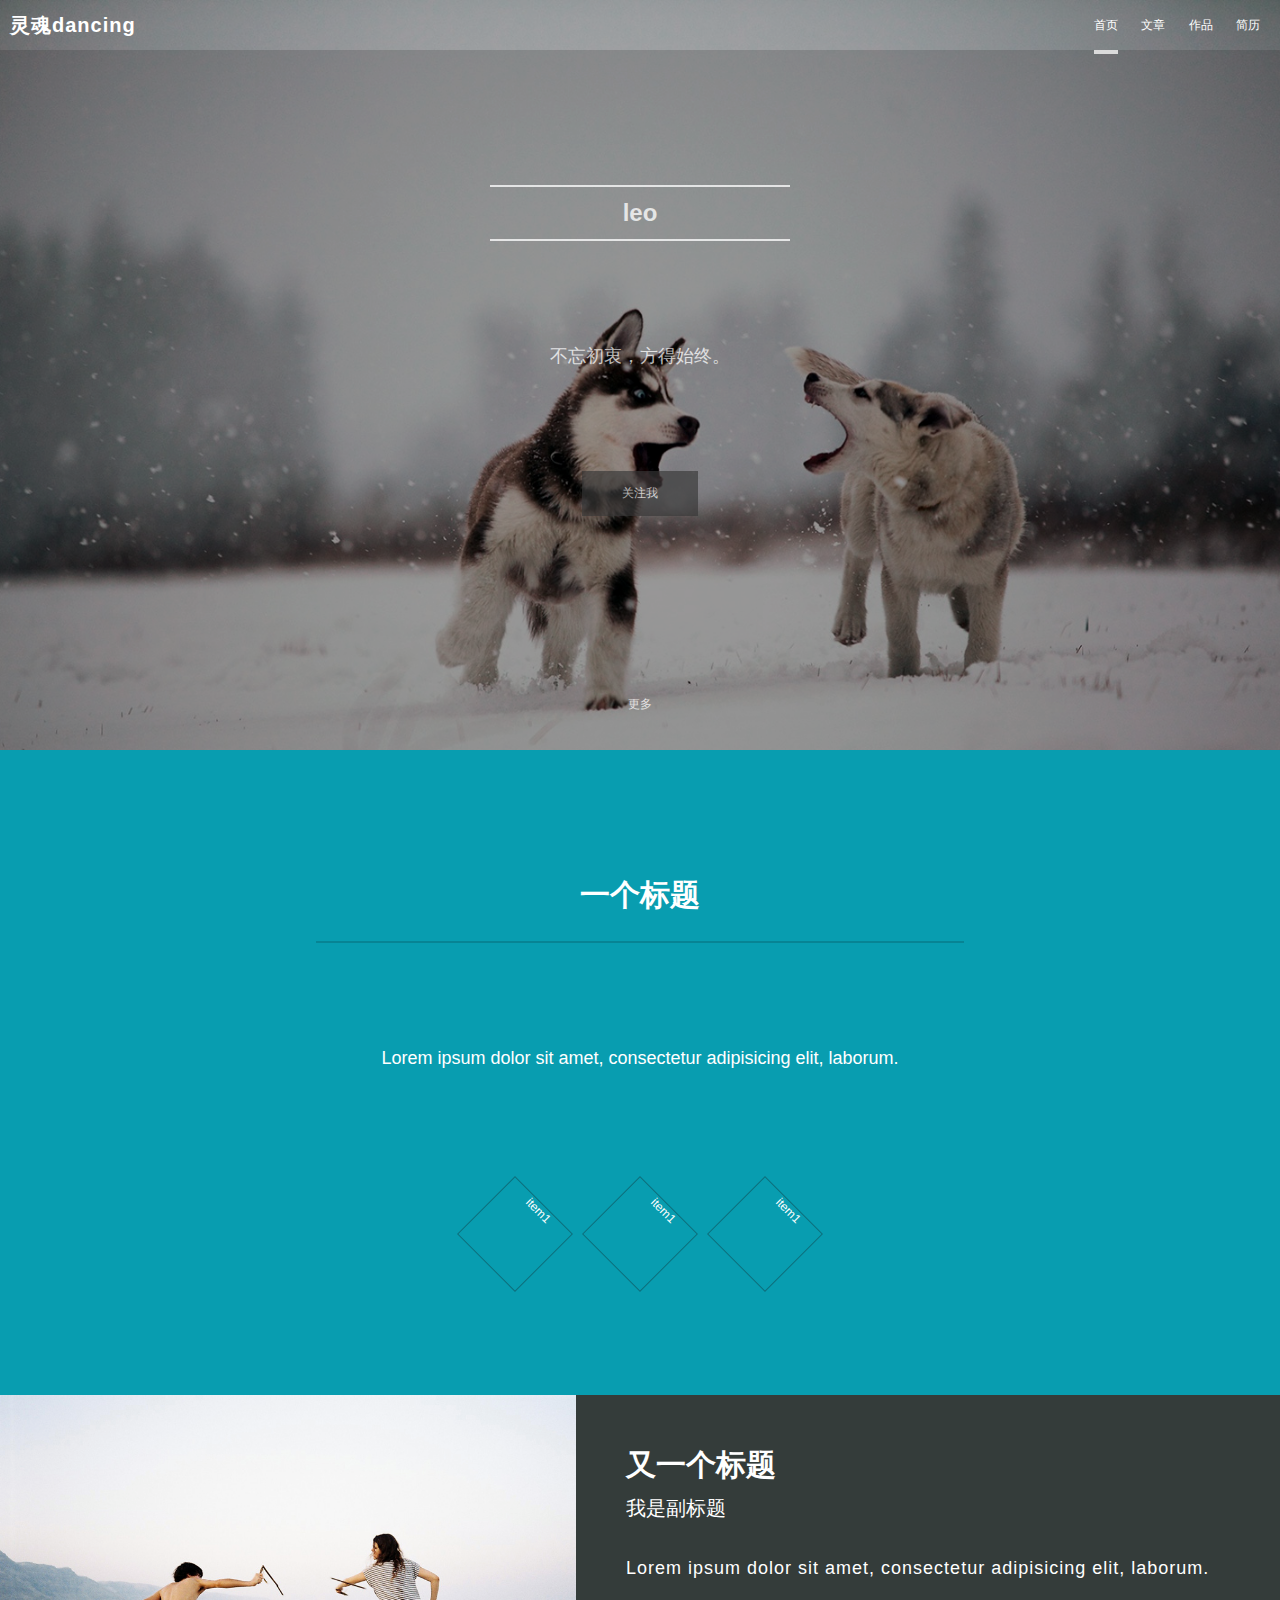
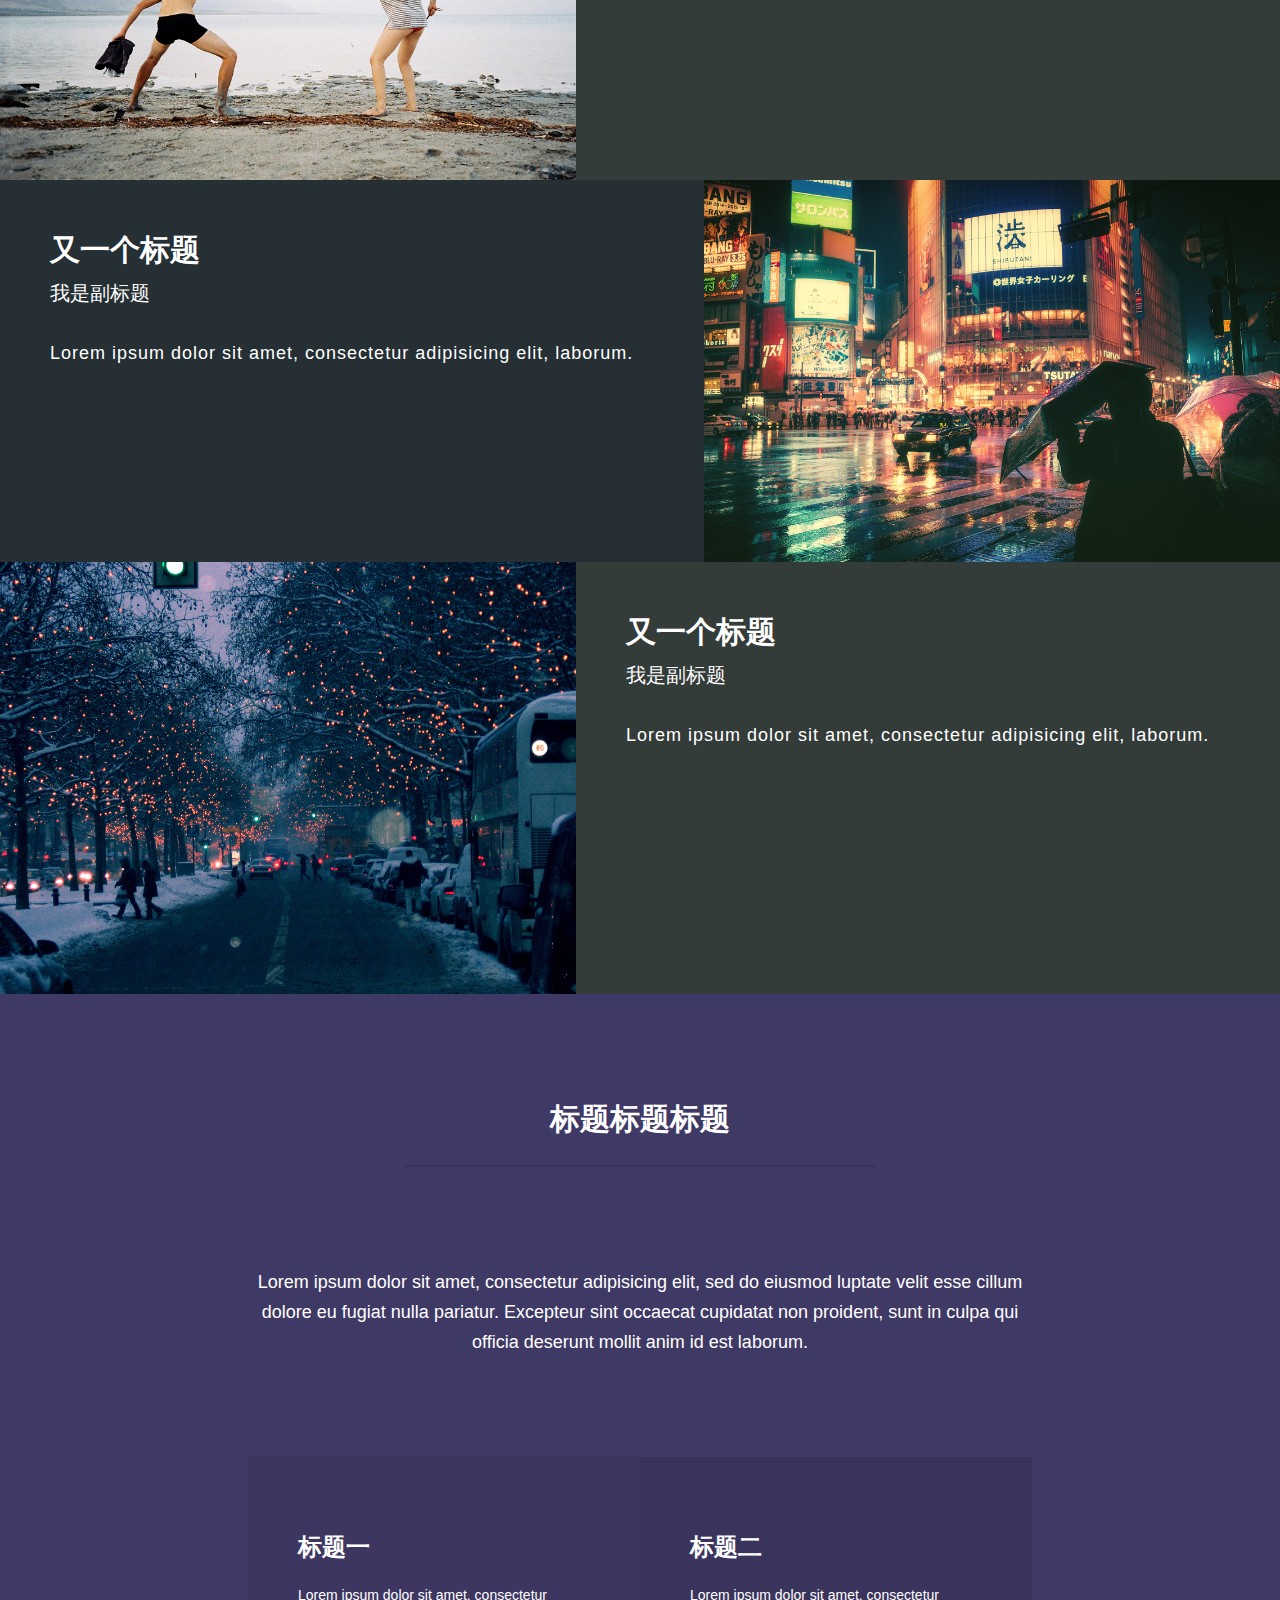
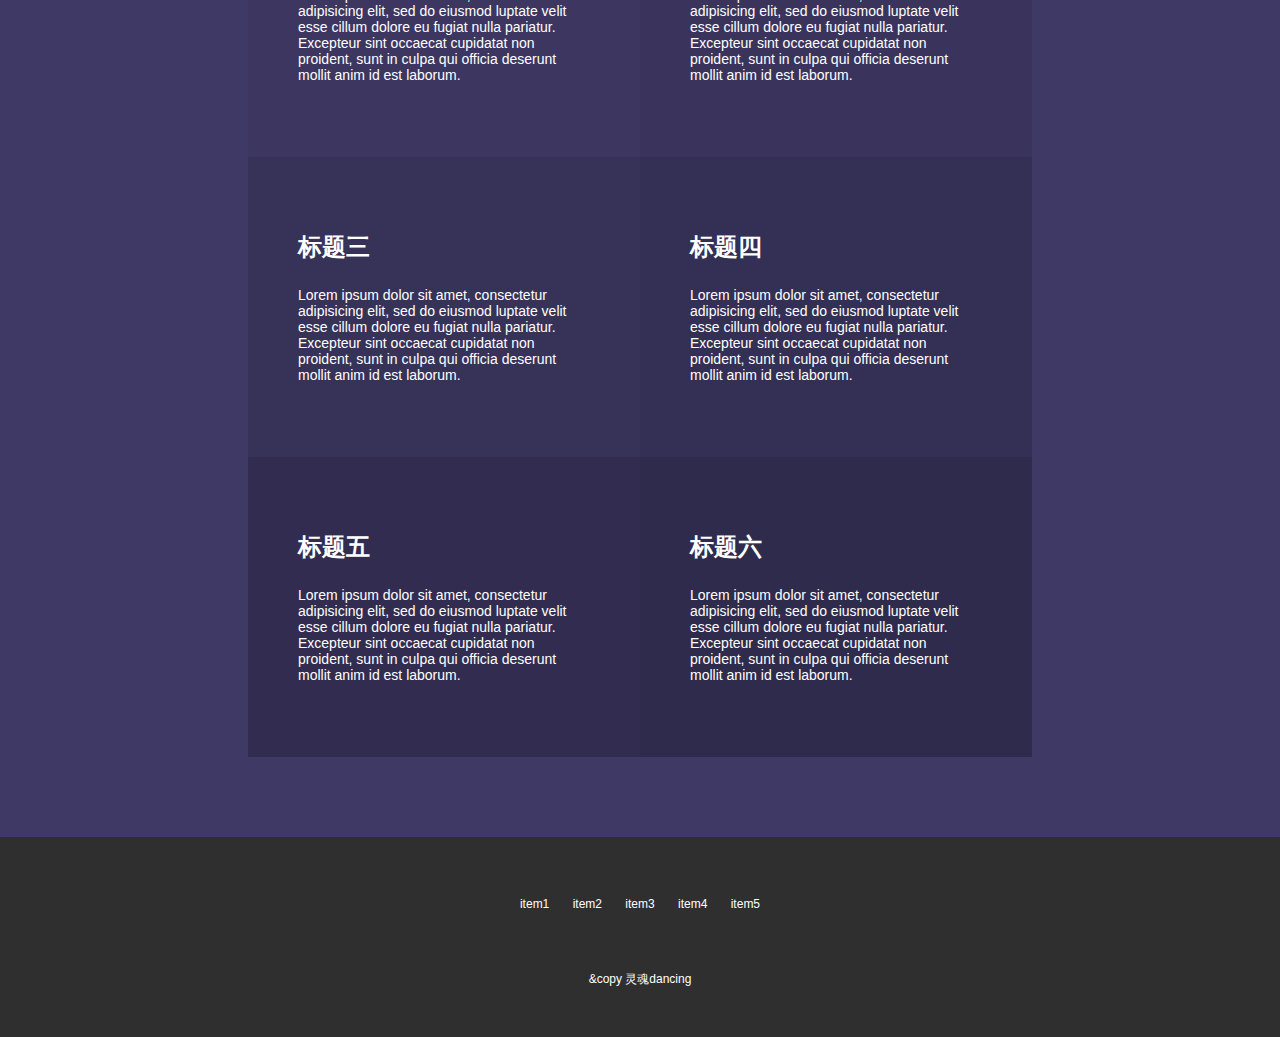
==== commit 8653eb1f: "add a game" ====
--- a/index.html
+++ b/index.html
@@ -20,9 +20,9 @@
 			</nav>
 			<div id="banner">
 				<div class="inner">
-					<h1>我是李阳</h1>
+					<h1>leo</h1>
 					<!-- <p class="sub-heading"></p> -->
-					<p class="sub-heading">我坚信：不忘初衷，方得始终。</p>
+					<p class="sub-heading">不忘初衷，方得始终。</p>
 					<button>关注我</button>
 					<div class="more">
 						更多
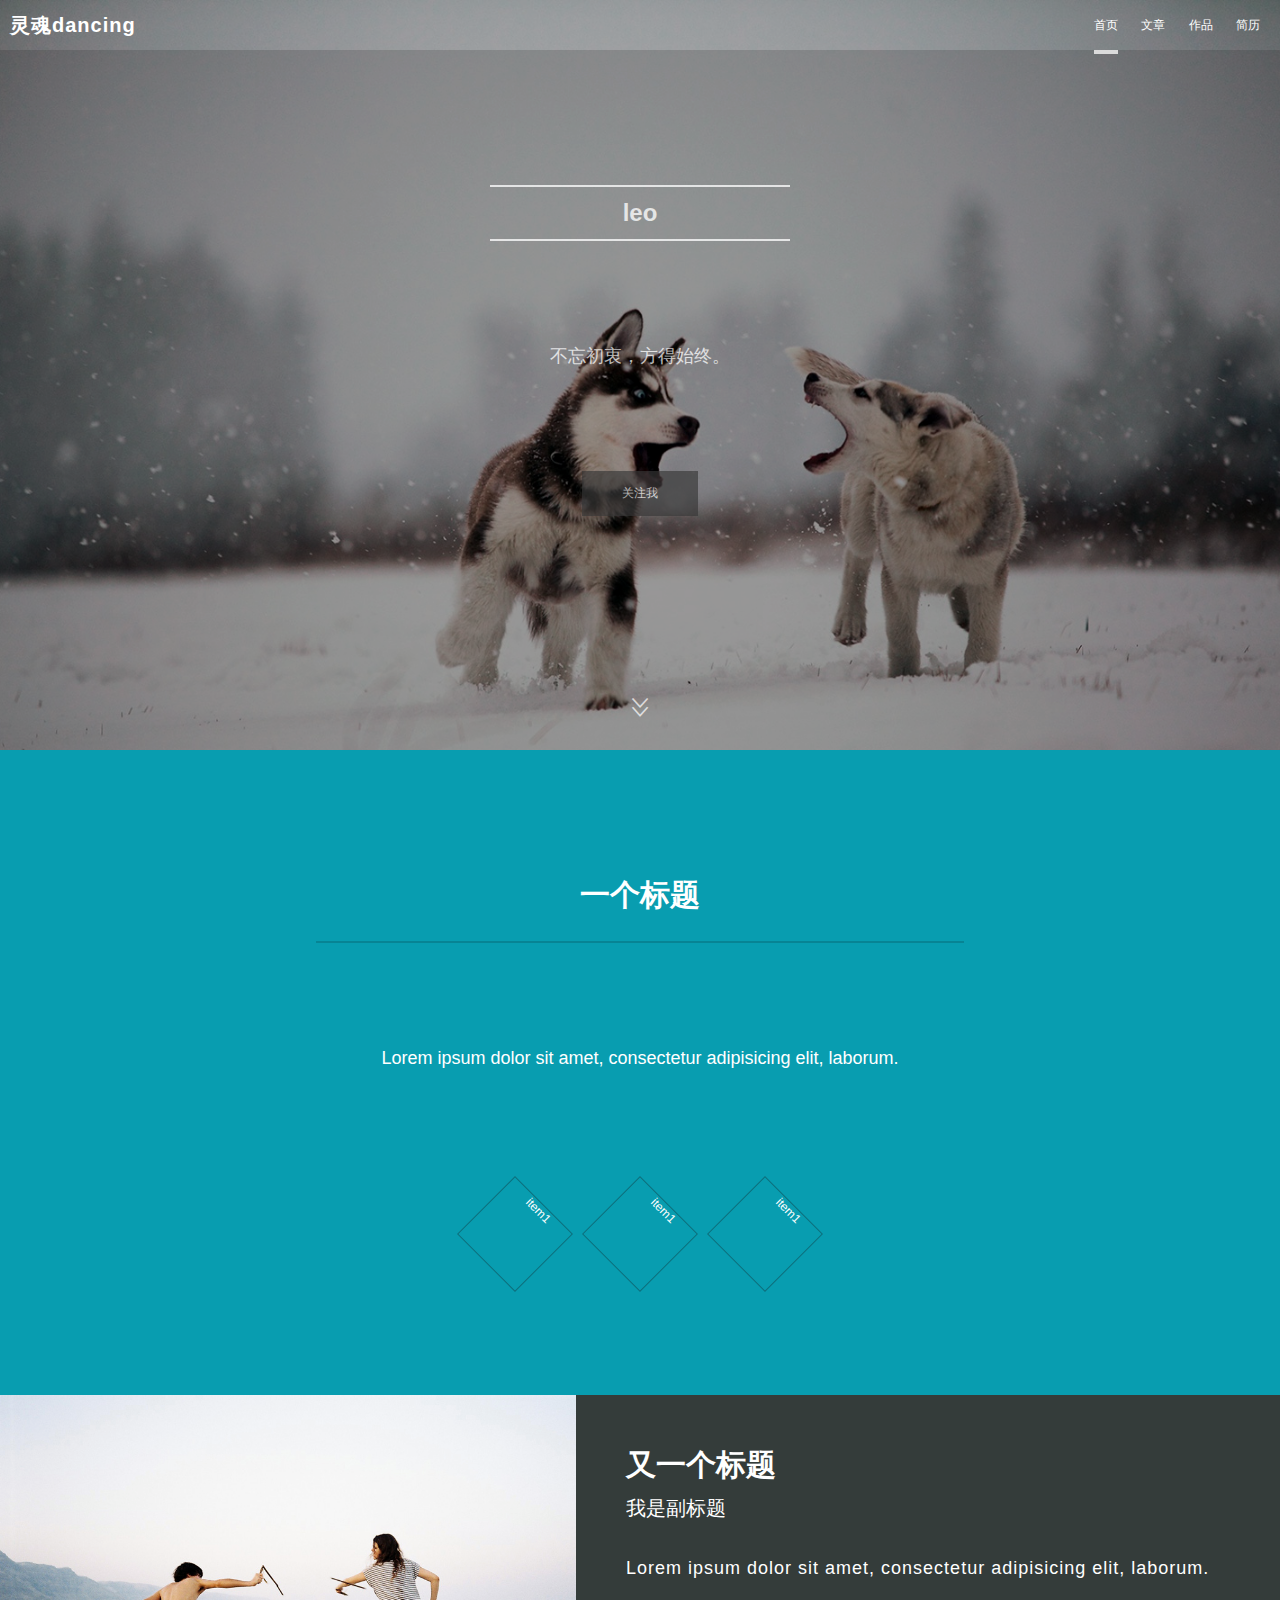
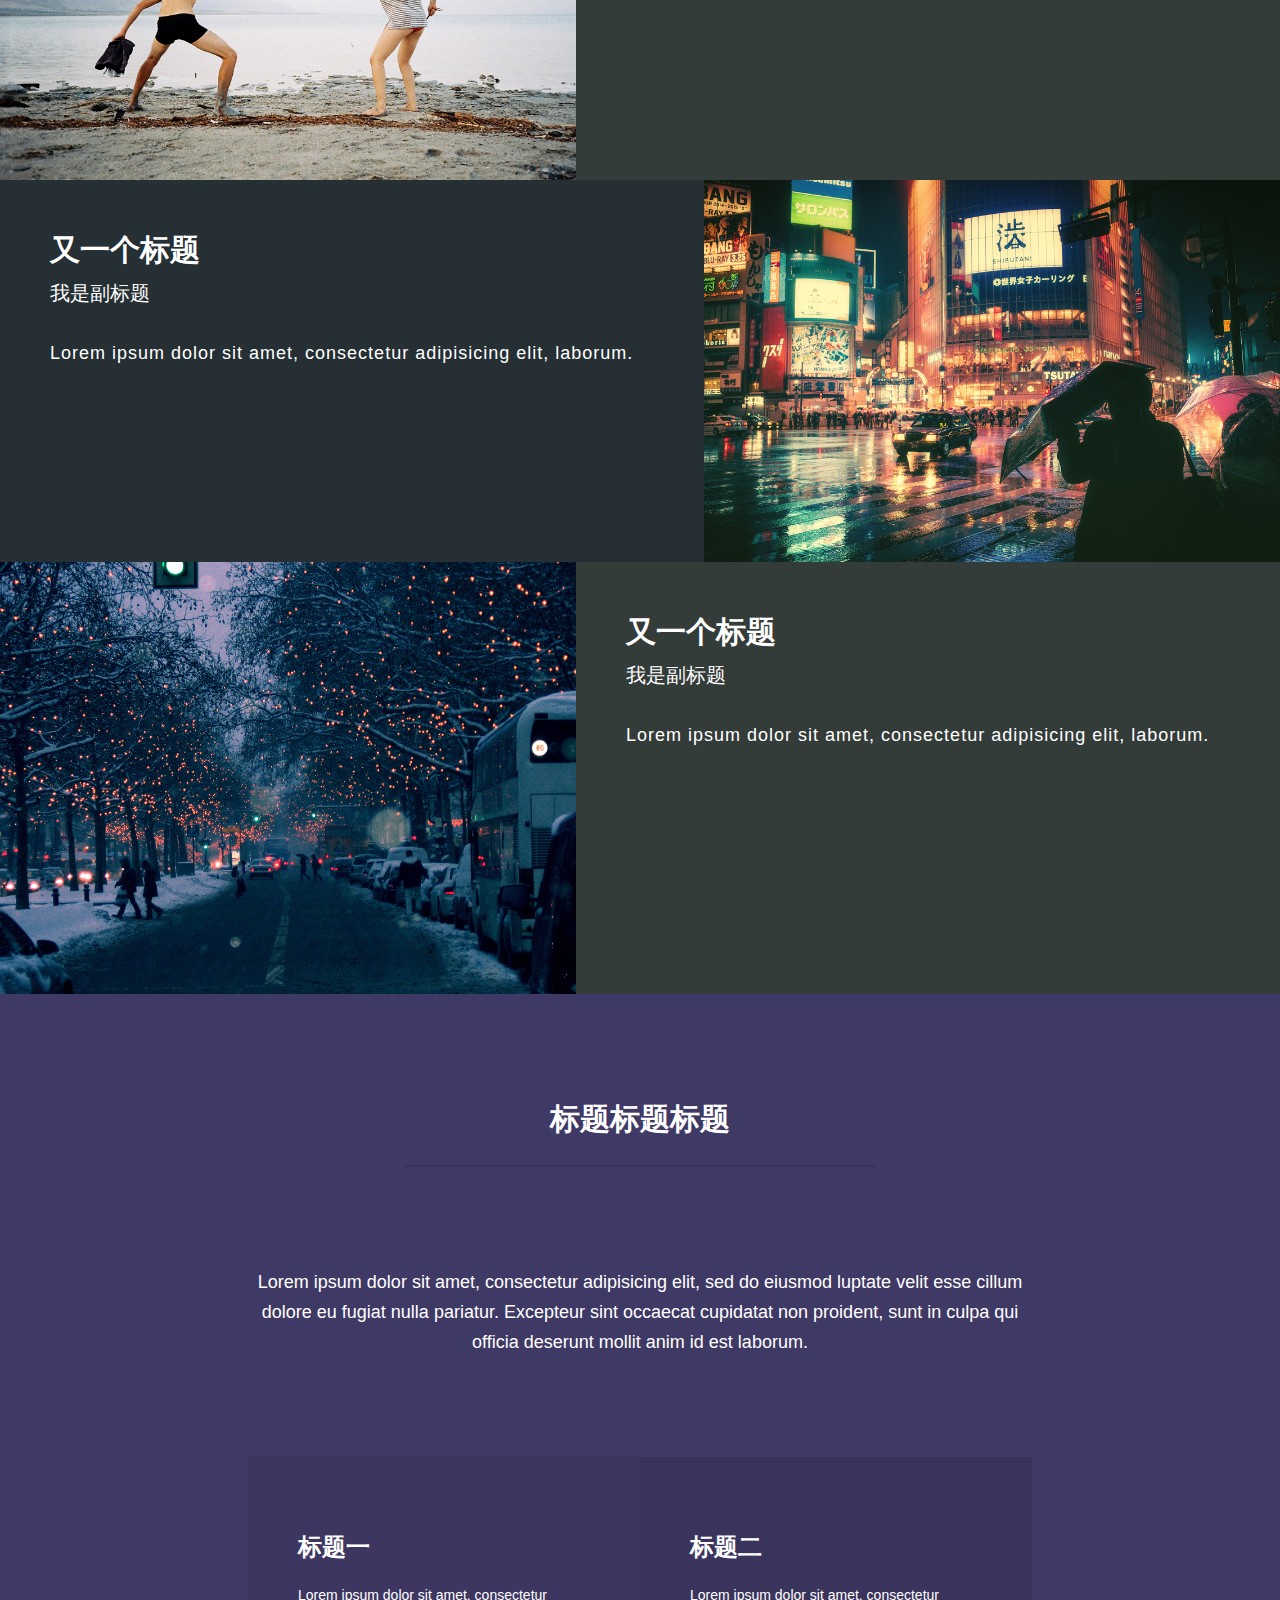
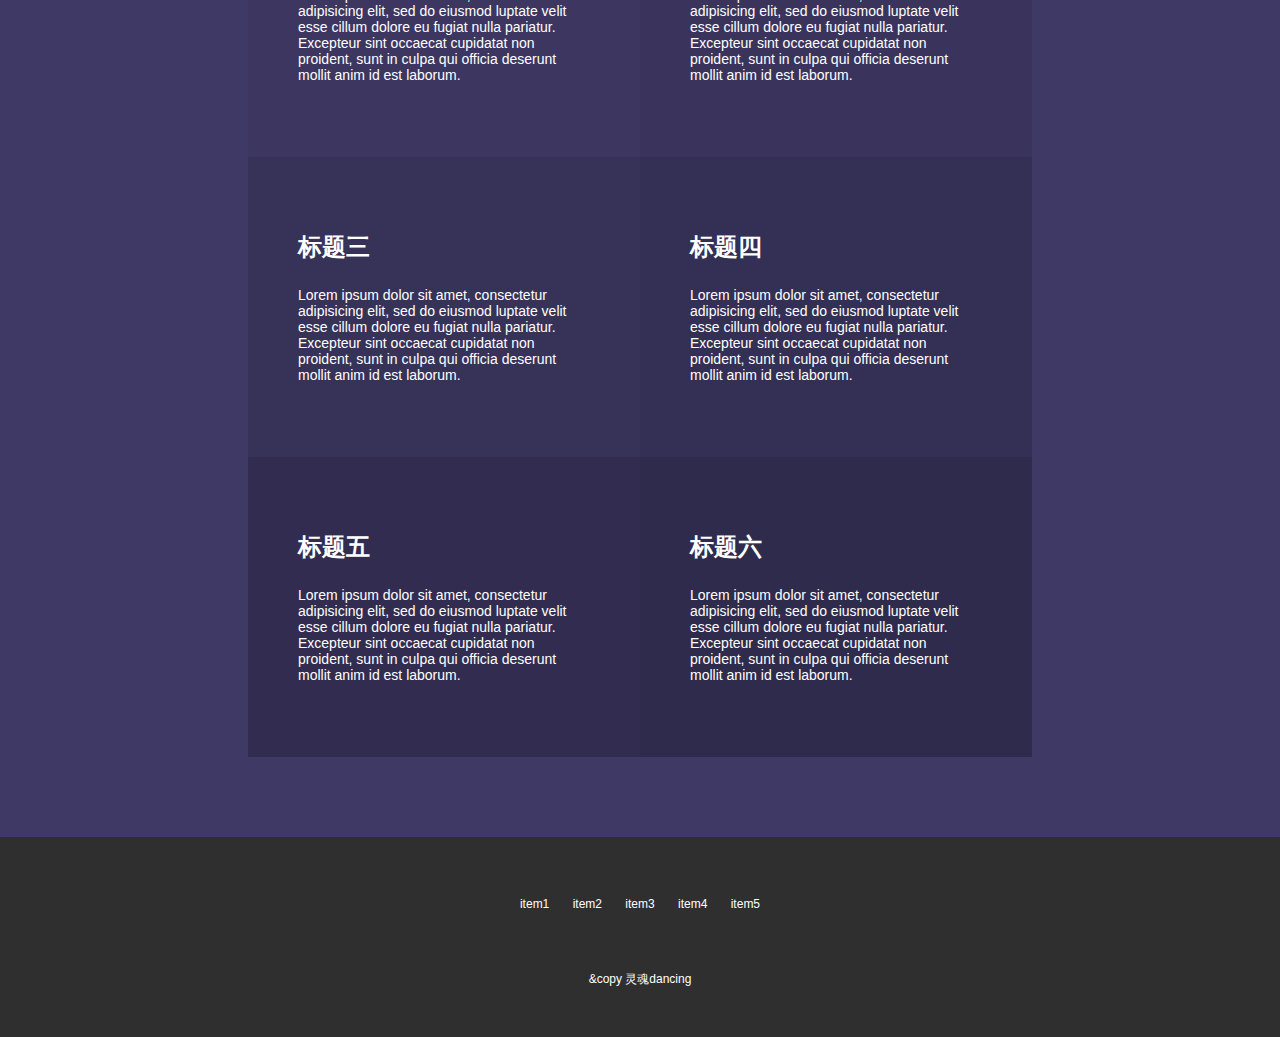
==== commit 51390fee: "update homepage" ====
--- a/index.html
+++ b/index.html
@@ -5,6 +5,7 @@
 	<title>灵魂dancing</title>
 	<link rel="stylesheet" type="text/css" href="flat/css/normalize.css">
 	<link rel="stylesheet" type="text/css" href="flat/css/index.css">
+	<link rel="stylesheet" href="cv/css/fontface.css">
 </head>
 <body>
 	<div class="main-wrapper">
@@ -25,7 +26,7 @@
 					<p class="sub-heading">不忘初衷，方得始终。</p>
 					<button>关注我</button>
 					<div class="more">
-						更多
+						<i class="more-up iconfont">&#xe6cd;</i>
 					</div>
 				</div>
 			</div>
@@ -132,19 +133,25 @@
 				</div>
 			</section>
 		</div><!--  内容结束   -->
-
+		
+		<div id="goTop">
+			<i class="gotop iconfont">&#xe62f;</i>
+		</div>
 		<footer><!--  页脚开始   -->
 			<ul class="share-group">
-				<li>item1</li>
-				<li>item2</li>
-				<li>item3</li>
-				<li>item4</li>
-				<li>item5</li>
+				<li><a href="#">item1</a></li>
+				<li><a href="#">item2</a></li>
+				<li><a href="#">item3</a></li>
+				<li><a href="#">item4</a></li>
+				<li><a href="#">item5</a></li>
 			</ul>
 			<div class="copy">
 				&amp;copy 灵魂dancing
 			</div>
 		</footer><!--  页脚结束   -->
 	</div>
+	
+<script src="flat/js/jquery-2.1.4.min.js"></script>
+<script src="flat/js/main.js"></script>
 </body>
 </html>--- a/flat/css/index.css
+++ b/flat/css/index.css
@@ -40,6 +40,11 @@
 }
 p{
 	font-size: 1.4rem;
+}
+a{
+	cursor: pointer;
+	text-decoration: none;
+	color: #fff;
 }
 .hr{
 	height: 2px;
@@ -112,6 +117,12 @@
 #banner .inner .more{
 	margin-top: 180px;
 	color: #fff;
+}
+i{
+	cursor: pointer;
+}
+.more .iconfont{
+	font-size: 20px;
 }
 .sub-heading{
 	line-height: 30px;
@@ -292,4 +303,14 @@
 	background: #444 url(../images/banner.jpg) no-repeat center;
 	background-attachment: fixed;
 	background-size: cover; 
+}
+#goTop{
+	width: 50px;
+	height: 50px;
+	position: fixed;
+	right: 10px;
+	bottom: 10px;
+}
+#goTop i{
+	font-size: 50px;
 }--- a/cv/css/fontface.css
+++ b/cv/css/fontface.css
@@ -0,0 +1,14 @@
+@font-face {font-family: 'iconfont';
+    src: url('../css/iconfont.eot'); /* IE9*/
+    src: url('../css/iconfont.eot?#iefix') format('embedded-opentype'), /* IE6-IE8 */
+    url('../css/iconfont.woff') format('woff'), /* chrome、firefox */
+    url('../css/iconfont.ttf') format('truetype'), /* chrome、firefox、opera、Safari, Android, iOS 4.2+*/
+    url('../css/iconfont.svg#iconfont') format('svg'); /* iOS 4.1- */
+}
+.iconfont{
+    font-family:"iconfont" !important;
+    font-size:16px;font-style:normal;
+    -webkit-font-smoothing: antialiased;
+    -webkit-text-stroke-width: 0.2px;
+    -moz-osx-font-smoothing: grayscale;
+}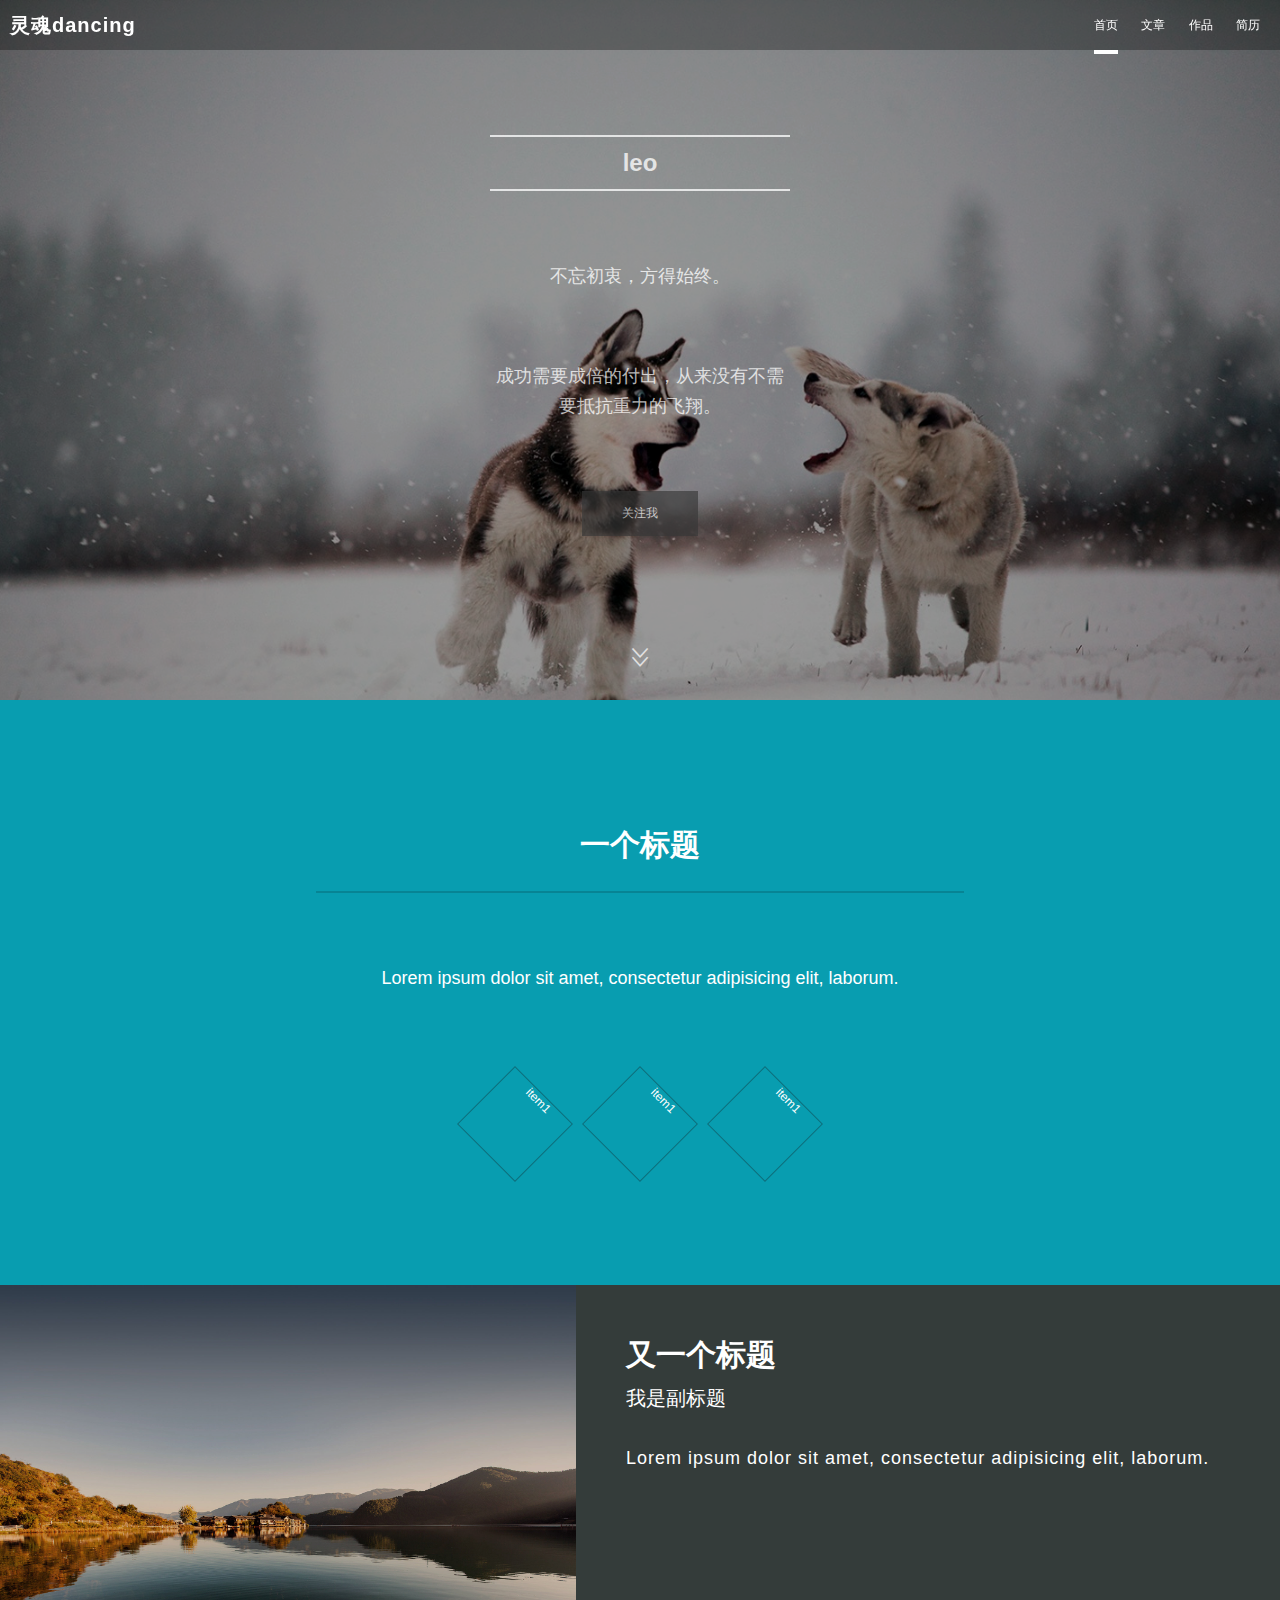
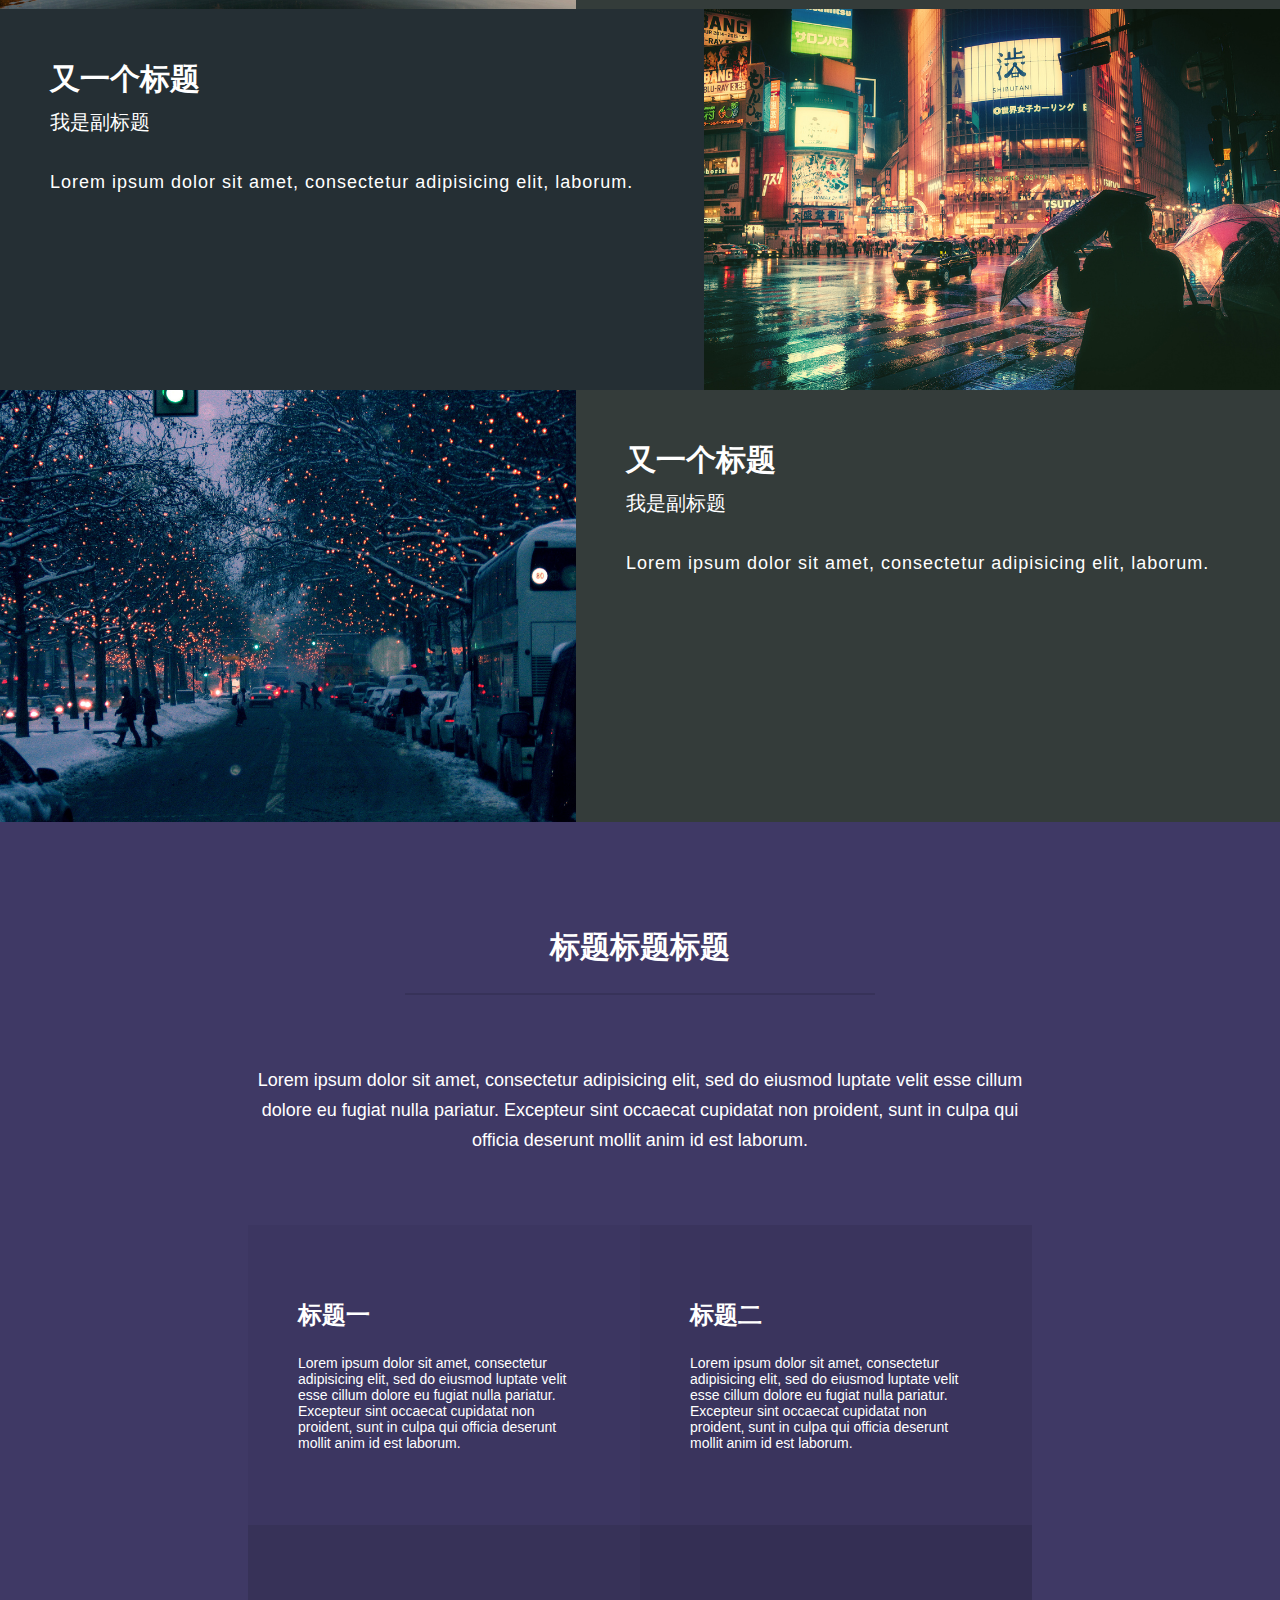
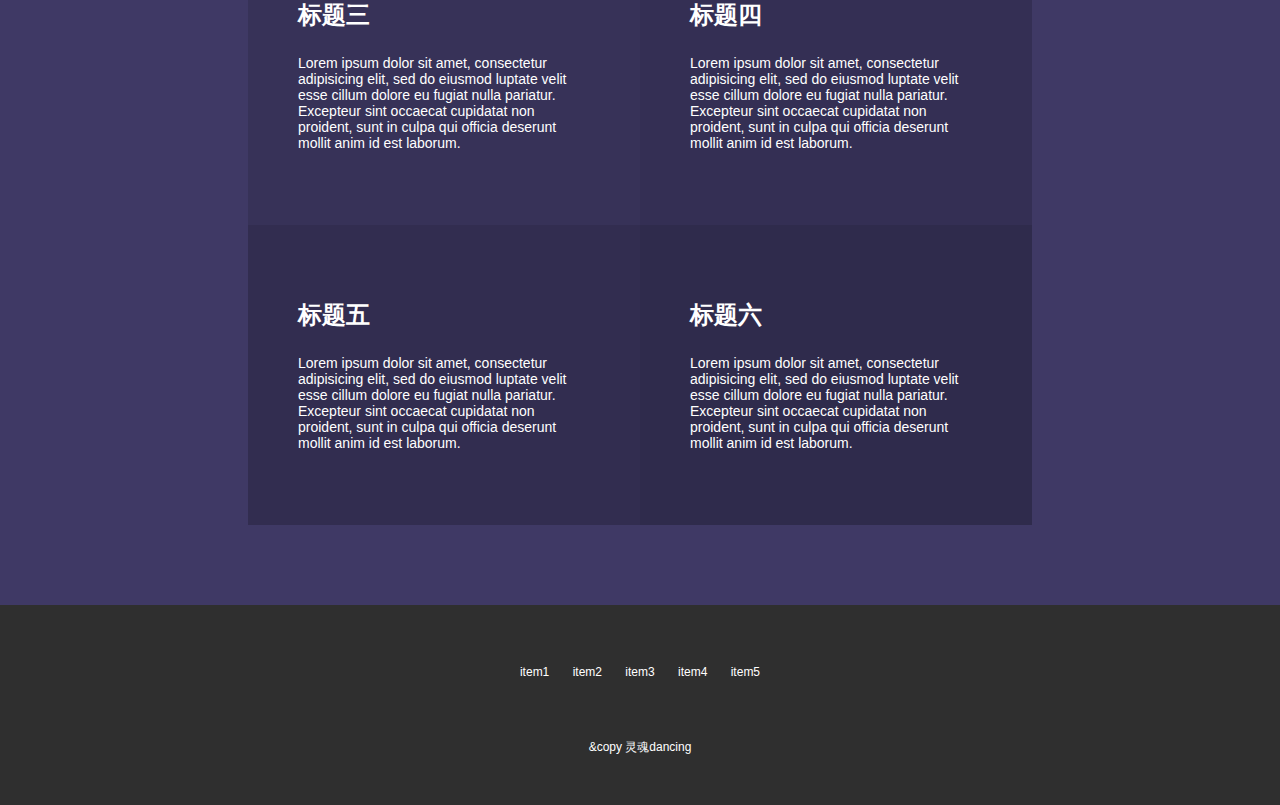
==== commit 985ee32e: "update homepage" ====
--- a/index.html
+++ b/index.html
@@ -3,9 +3,9 @@
 <head>
 	<meta charset="UTF-8">
 	<title>灵魂dancing</title>
+	<link rel="stylesheet" href="flat/css/fontface.css">
 	<link rel="stylesheet" type="text/css" href="flat/css/normalize.css">
 	<link rel="stylesheet" type="text/css" href="flat/css/index.css">
-	<link rel="stylesheet" href="cv/css/fontface.css">
 </head>
 <body>
 	<div class="main-wrapper">
@@ -24,6 +24,7 @@
 					<h1>leo</h1>
 					<!-- <p class="sub-heading"></p> -->
 					<p class="sub-heading">不忘初衷，方得始终。</p>
+					<p class="sub-heading">成功需要成倍的付出，从来没有不需要抵抗重力的飞翔。</p>
 					<button>关注我</button>
 					<div class="more">
 						<i class="more-up iconfont">&#xe6cd;</i>
--- a/flat/css/fontface.css
+++ b/flat/css/fontface.css
@@ -0,0 +1,14 @@
+@font-face {font-family: 'iconfont';
+    src: url('../css/iconfont.eot'); /* IE9*/
+    src: url('../css/iconfont.eot?#iefix') format('embedded-opentype'), /* IE6-IE8 */
+    url('../css/iconfont.woff') format('woff'), /* chrome、firefox */
+    url('../css/iconfont.ttf') format('truetype'), /* chrome、firefox、opera、Safari, Android, iOS 4.2+*/
+    url('../css/iconfont.svg#iconfont') format('svg'); /* iOS 4.1- */
+}
+.iconfont{
+    font-family:"iconfont" !important;
+    font-size:16px;font-style:normal;
+    -webkit-font-smoothing: antialiased;
+    -webkit-text-stroke-width: 0.2px;
+    -moz-osx-font-smoothing: grayscale;
+}--- a/flat/css/index.css
+++ b/flat/css/index.css
@@ -64,17 +64,15 @@
 }
 /************ header start **************/
 nav{
-	background: transparent;
+	background: rgba(0,0,0,0.3);
+	width: 100%;
 	height: 50px;
-}
-#banner{
-	background: rgba(0,0,0,0.2);
-	height: 700px;
-	opacity: 0.7;
+	position: fixed;
+	z-index: 9999;
 }
 nav ul{
 	list-style: none;
-	margin: 0;
+	margin: 0 auto;
 	float: right;
 }
 nav ul li , nav .logo{
@@ -91,6 +89,11 @@
 }
 nav ul li.logo{
 	float: left;
+}
+#banner{
+	background: rgba(0,0,0,0.2);
+	height: 700px;
+	opacity: 0.7;
 }
 #banner .inner{
 	max-width: 300px;
@@ -115,7 +118,7 @@
 	color: #fff;
 }
 #banner .inner .more{
-	margin-top: 180px;
+	margin-top: 110px;
 	color: #fff;
 }
 i{
@@ -126,7 +129,7 @@
 }
 .sub-heading{
 	line-height: 30px;
-	margin: 100px 0;
+	margin: 70px 0;
 	font-size: 1.8rem;
 }
 .logo{
@@ -312,5 +315,6 @@
 	bottom: 10px;
 }
 #goTop i{
+	color: #fff;
 	font-size: 50px;
 }